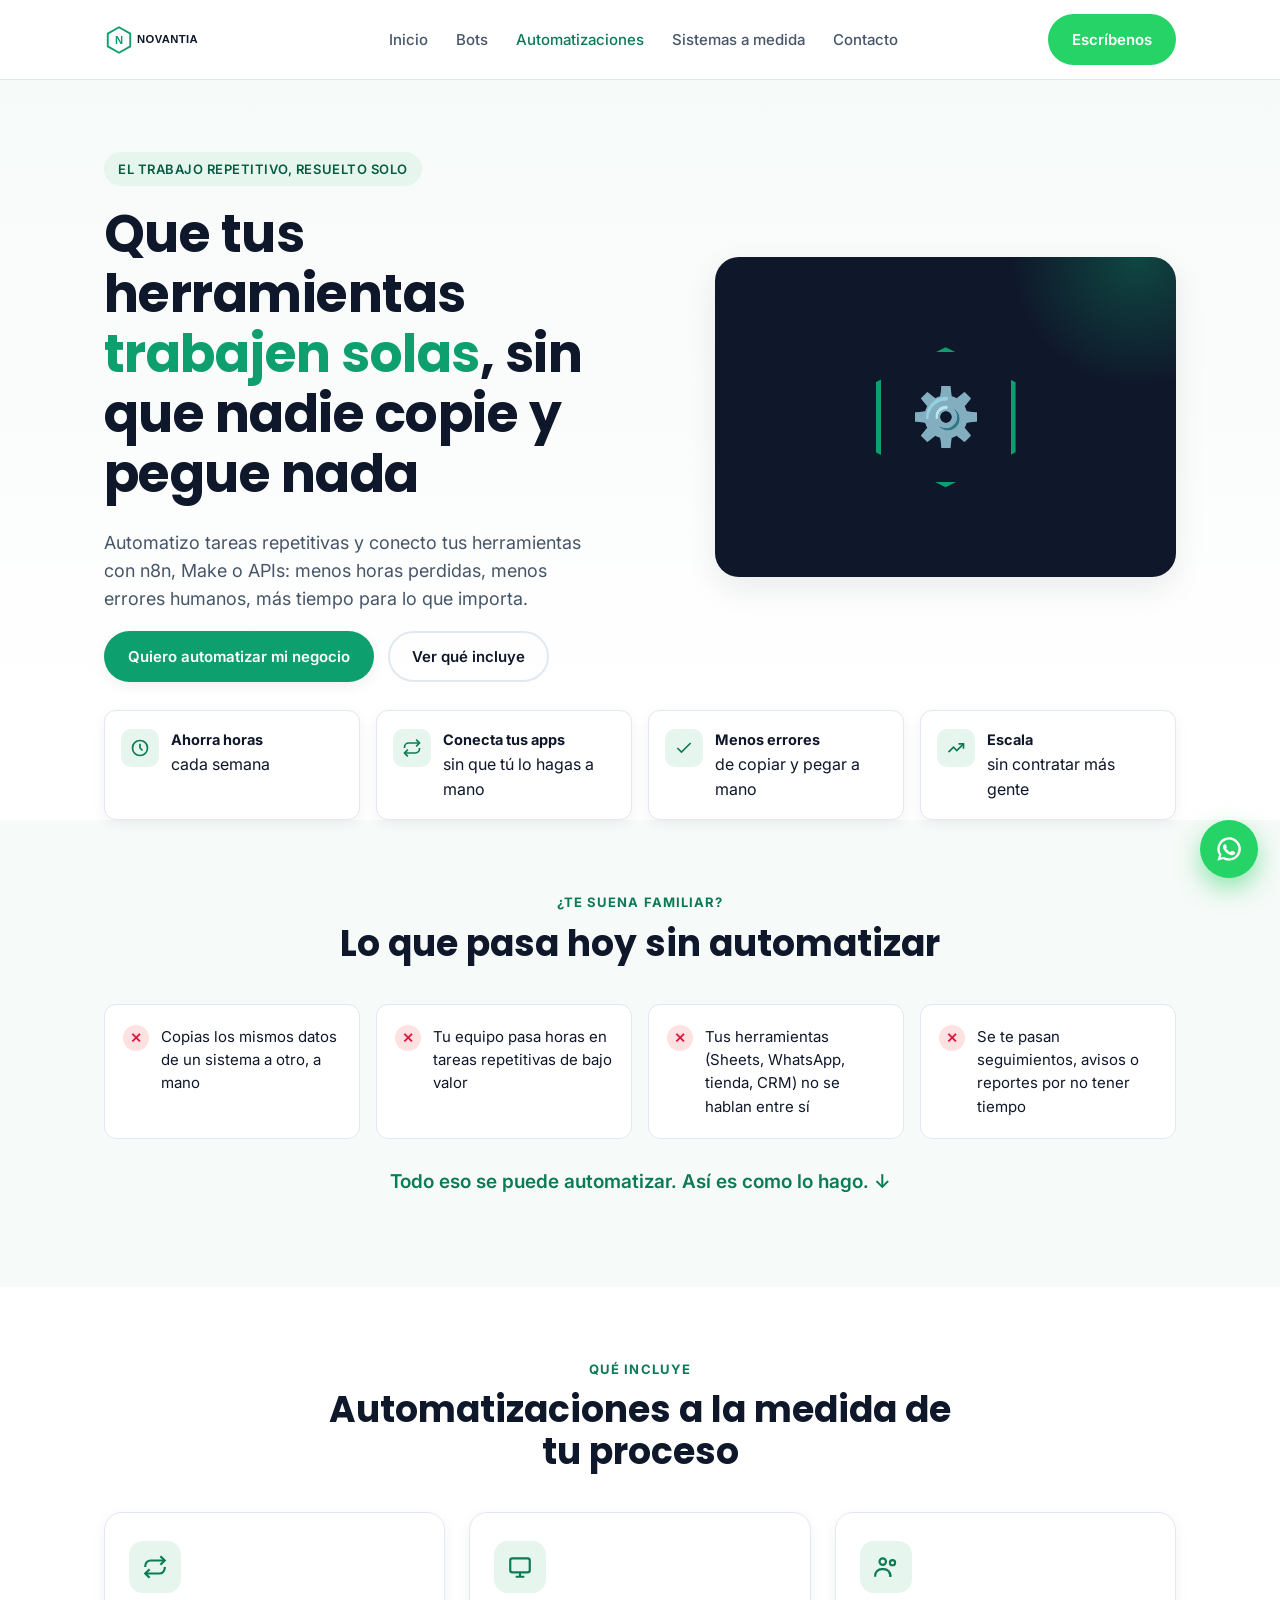
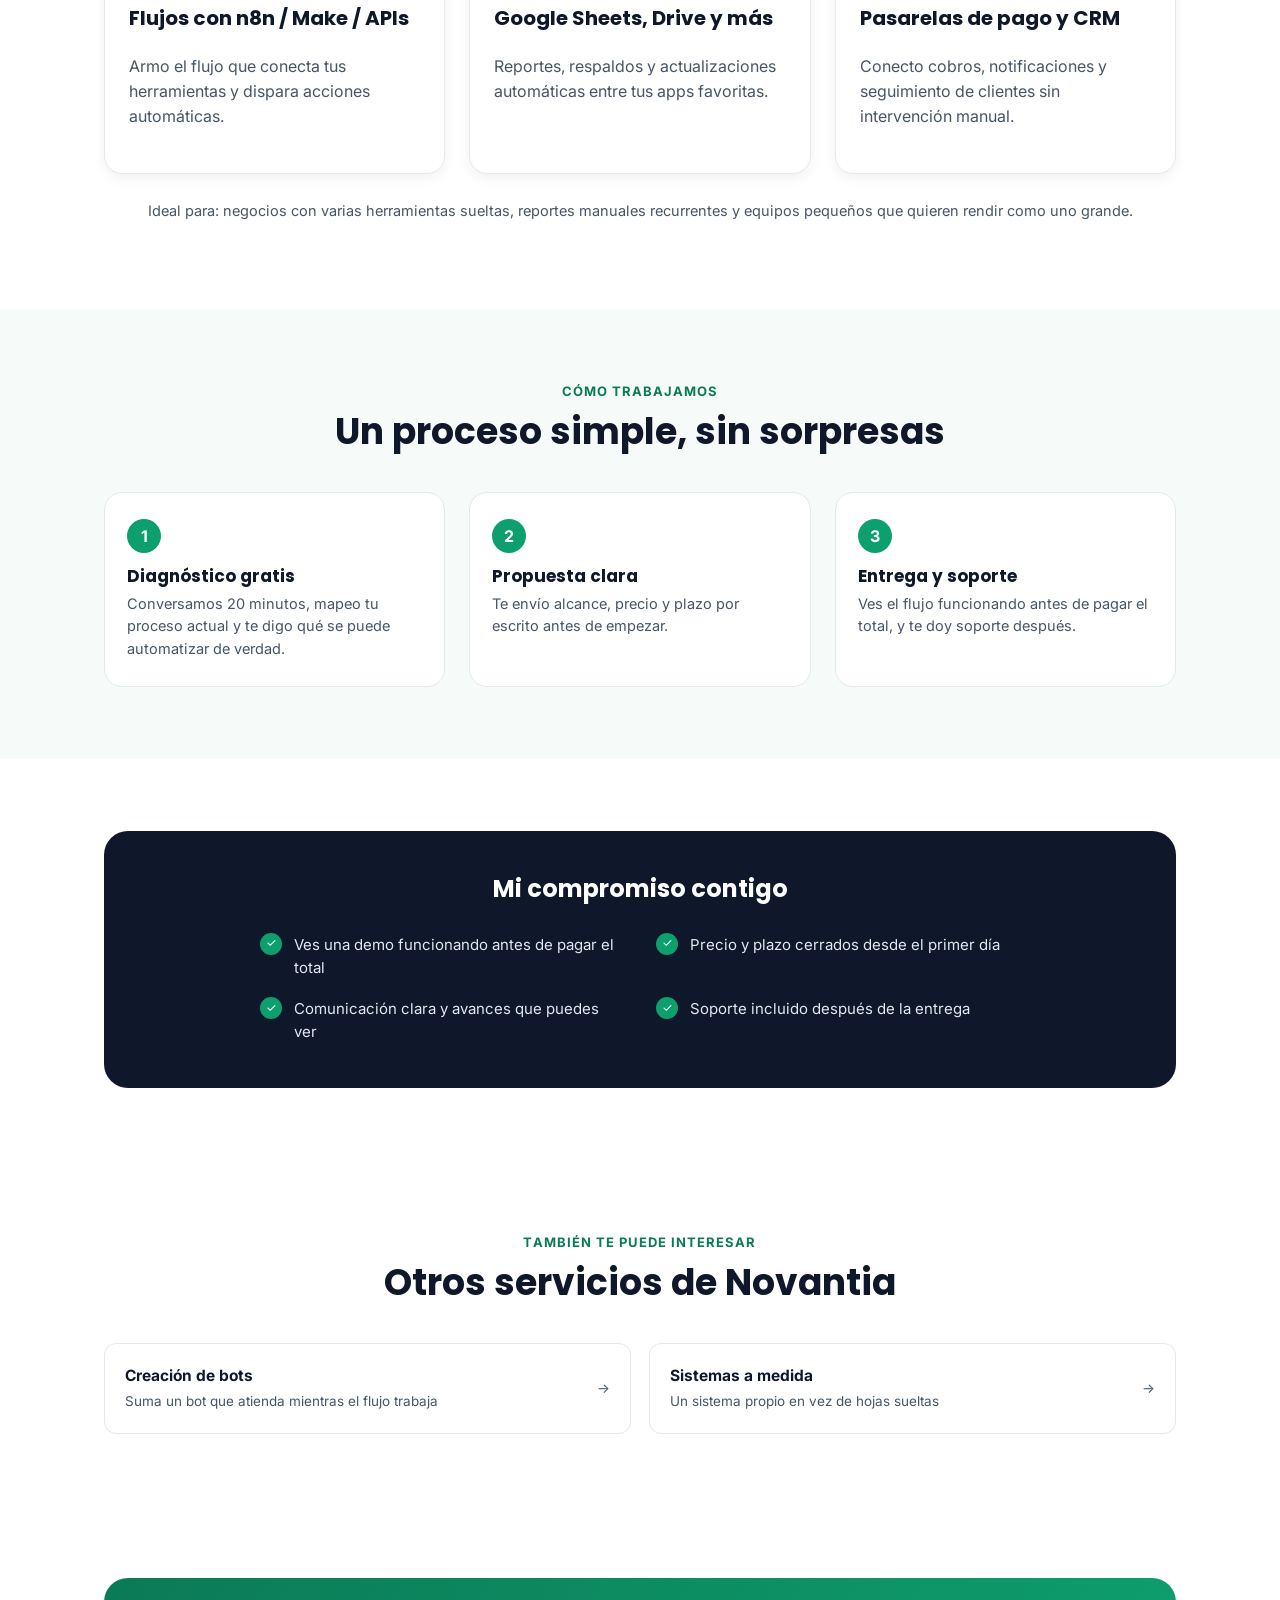
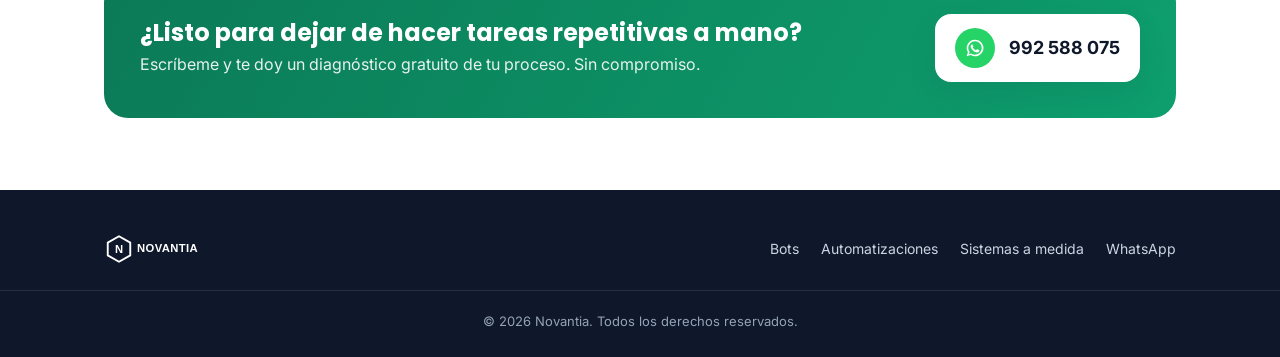
==== servicios/automatizaciones.html @ 634fd73d "Landing hub de Novantia + landings dedicadas por servicio Página oficial con marca Novantia (verde):" ====
<!doctype html>
<html lang="es">
<head>
<meta charset="UTF-8">
<meta name="viewport" content="width=device-width, initial-scale=1.0">
<title>Automatización de procesos con n8n, Make y APIs | Novantia</title>
<meta name="description" content="Automatizo tareas repetitivas y conecto tus herramientas con n8n, Make o APIs para que el trabajo se haga solo. Diagnóstico gratis con Novantia.">
<link rel="icon" href="../assets/img/favicon.svg" type="image/svg+xml">
<link rel="preconnect" href="https://fonts.googleapis.com">
<link href="https://fonts.googleapis.com/css2?family=Poppins:wght@600;700&family=Inter:wght@400;500;600;700&display=swap" rel="stylesheet">
<link rel="stylesheet" href="../assets/css/style.css">
</head>
<body>

<header class="site-header">
  <div class="wrap">
    <a href="../index.html" class="logo"><img src="../assets/img/logo.svg" alt="Novantia"></a>
    <nav class="main-nav">
      <a href="../index.html">Inicio</a>
      <a href="bots.html">Bots</a>
      <a href="automatizaciones.html" class="active">Automatizaciones</a>
      <a href="sistemas.html">Sistemas a medida</a>
      <a href="../index.html#contacto">Contacto</a>
    </nav>
    <a class="btn btn-whatsapp" href="https://wa.me/51992588075?text=Hola%20Novantia%2C%20quiero%20automatizar%20procesos%20de%20mi%20negocio" target="_blank" rel="noopener">Escríbenos</a>
  </div>
</header>

<section class="hero">
  <div class="wrap">
    <div>
      <span class="eyebrow">El trabajo repetitivo, resuelto solo</span>
      <h1>Que tus herramientas <span class="accent">trabajen solas</span>, sin que nadie copie y pegue nada</h1>
      <p class="lead">Automatizo tareas repetitivas y conecto tus herramientas con n8n, Make o APIs: menos horas perdidas, menos errores humanos, más tiempo para lo que importa.</p>
      <div class="hero-actions">
        <a class="btn btn-primary" href="https://wa.me/51992588075?text=Hola%20Novantia%2C%20quiero%20automatizar%20procesos%20de%20mi%20negocio" target="_blank" rel="noopener">Quiero automatizar mi negocio</a>
        <a class="btn btn-outline" href="#incluye">Ver qué incluye</a>
      </div>
    </div>
    <div class="hero-art">
      <div class="mark">⚙️</div>
    </div>
  </div>
</section>

<div class="wrap">
  <div class="benefits">
    <div class="benefit-card">
      <span class="ico"><svg width="20" height="20" viewBox="0 0 24 24" fill="none" stroke="currentColor" stroke-width="2"><circle cx="12" cy="12" r="9"/><path d="M12 7v5l3 3"/></svg></span>
      <div><strong>Ahorra horas</strong><span>cada semana</span></div>
    </div>
    <div class="benefit-card">
      <span class="ico"><svg width="20" height="20" viewBox="0 0 24 24" fill="none" stroke="currentColor" stroke-width="2"><path d="M17 2 21 6 17 10"/><path d="M3 12v-1a5 5 0 0 1 5-5h13"/><path d="M7 22 3 18 7 14"/><path d="M21 12v1a5 5 0 0 1-5 5H3"/></svg></span>
      <div><strong>Conecta tus apps</strong><span>sin que tú lo hagas a mano</span></div>
    </div>
    <div class="benefit-card">
      <span class="ico"><svg width="20" height="20" viewBox="0 0 24 24" fill="none" stroke="currentColor" stroke-width="2"><path d="M20 6 9 17l-5-5"/></svg></span>
      <div><strong>Menos errores</strong><span>de copiar y pegar a mano</span></div>
    </div>
    <div class="benefit-card">
      <span class="ico"><svg width="20" height="20" viewBox="0 0 24 24" fill="none" stroke="currentColor" stroke-width="2"><path d="M3 17 9 11 13 15 21 7"/><path d="M15 7h6v6"/></svg></span>
      <div><strong>Escala</strong><span>sin contratar más gente</span></div>
    </div>
  </div>
</div>

<section class="section-alt">
  <div class="wrap">
    <div class="section-head">
      <span class="kicker">¿Te suena familiar?</span>
      <h2>Lo que pasa hoy sin automatizar</h2>
    </div>
    <div class="pain-grid">
      <div class="pain-card"><span class="x">✕</span><p>Copias los mismos datos de un sistema a otro, a mano</p></div>
      <div class="pain-card"><span class="x">✕</span><p>Tu equipo pasa horas en tareas repetitivas de bajo valor</p></div>
      <div class="pain-card"><span class="x">✕</span><p>Tus herramientas (Sheets, WhatsApp, tienda, CRM) no se hablan entre sí</p></div>
      <div class="pain-card"><span class="x">✕</span><p>Se te pasan seguimientos, avisos o reportes por no tener tiempo</p></div>
    </div>
    <p class="pain-resolve">Todo eso se puede automatizar. Así es como lo hago. ↓</p>
  </div>
</section>

<section id="incluye">
  <div class="wrap">
    <div class="section-head">
      <span class="kicker">Qué incluye</span>
      <h2>Automatizaciones a la medida de tu proceso</h2>
    </div>
    <div class="service-grid">
      <div class="service-card">
        <span class="ico"><svg width="26" height="26" viewBox="0 0 24 24" fill="none" stroke="currentColor" stroke-width="2"><path d="M17 2 21 6 17 10"/><path d="M3 12v-1a5 5 0 0 1 5-5h13"/><path d="M7 22 3 18 7 14"/><path d="M21 12v1a5 5 0 0 1-5 5H3"/></svg></span>
        <h3>Flujos con n8n / Make / APIs</h3>
        <p>Armo el flujo que conecta tus herramientas y dispara acciones automáticas.</p>
      </div>
      <div class="service-card">
        <span class="ico"><svg width="26" height="26" viewBox="0 0 24 24" fill="none" stroke="currentColor" stroke-width="2"><rect x="3" y="4" width="18" height="13" rx="2"/><path d="M8 21h8M12 17v4"/></svg></span>
        <h3>Google Sheets, Drive y más</h3>
        <p>Reportes, respaldos y actualizaciones automáticas entre tus apps favoritas.</p>
      </div>
      <div class="service-card">
        <span class="ico"><svg width="26" height="26" viewBox="0 0 24 24" fill="none" stroke="currentColor" stroke-width="2"><circle cx="9" cy="7" r="3"/><path d="M2 21v-1a6 6 0 0 1 6-6h2a6 6 0 0 1 6 6v1"/><circle cx="18" cy="8" r="2.4"/><path d="M16 21v-1a4.2 4.2 0 0 0-1-2.7"/></svg></span>
        <h3>Pasarelas de pago y CRM</h3>
        <p>Conecto cobros, notificaciones y seguimiento de clientes sin intervención manual.</p>
      </div>
    </div>
    <p class="also-line">Ideal para: negocios con varias herramientas sueltas, reportes manuales recurrentes y equipos pequeños que quieren rendir como uno grande.</p>
  </div>
</section>

<section class="section-alt">
  <div class="wrap">
    <div class="section-head">
      <span class="kicker">Cómo trabajamos</span>
      <h2>Un proceso simple, sin sorpresas</h2>
    </div>
    <div class="steps">
      <div class="step-card">
        <div class="step-num">1</div>
        <h3>Diagnóstico gratis</h3>
        <p>Conversamos 20 minutos, mapeo tu proceso actual y te digo qué se puede automatizar de verdad.</p>
      </div>
      <div class="step-card">
        <div class="step-num">2</div>
        <h3>Propuesta clara</h3>
        <p>Te envío alcance, precio y plazo por escrito antes de empezar.</p>
      </div>
      <div class="step-card">
        <div class="step-num">3</div>
        <h3>Entrega y soporte</h3>
        <p>Ves el flujo funcionando antes de pagar el total, y te doy soporte después.</p>
      </div>
    </div>
  </div>
</section>

<section>
  <div class="wrap">
    <div class="commit-box">
      <h2>Mi compromiso contigo</h2>
      <div class="commit-grid">
        <div class="commit-item"><span class="check">✓</span>Ves una demo funcionando antes de pagar el total</div>
        <div class="commit-item"><span class="check">✓</span>Precio y plazo cerrados desde el primer día</div>
        <div class="commit-item"><span class="check">✓</span>Comunicación clara y avances que puedes ver</div>
        <div class="commit-item"><span class="check">✓</span>Soporte incluido después de la entrega</div>
      </div>
    </div>
  </div>
</section>

<section>
  <div class="wrap">
    <div class="section-head">
      <span class="kicker">También te puede interesar</span>
      <h2>Otros servicios de Novantia</h2>
    </div>
    <div class="related-grid">
      <a class="related-card" href="bots.html">
        <div><strong>Creación de bots</strong><span>Suma un bot que atienda mientras el flujo trabaja</span></div>
        <span>→</span>
      </a>
      <a class="related-card" href="sistemas.html">
        <div><strong>Sistemas a medida</strong><span>Un sistema propio en vez de hojas sueltas</span></div>
        <span>→</span>
      </a>
    </div>
  </div>
</section>

<section id="contacto">
  <div class="wrap">
    <div class="cta-band">
      <div>
        <h2>¿Listo para dejar de hacer tareas repetitivas a mano?</h2>
        <p>Escríbeme y te doy un diagnóstico gratuito de tu proceso. Sin compromiso.</p>
      </div>
      <a class="cta-whatsapp-card" href="https://wa.me/51992588075?text=Hola%20Novantia%2C%20quiero%20automatizar%20procesos%20de%20mi%20negocio" target="_blank" rel="noopener">
        <span class="wa-ico"><svg width="20" height="20" viewBox="0 0 24 24" fill="currentColor"><path d="M12 2a10 10 0 0 0-8.5 15.2L2 22l4.9-1.5A10 10 0 1 0 12 2Zm0 18a8 8 0 0 1-4.1-1.1l-.3-.2-2.9.9.9-2.8-.2-.3A8 8 0 1 1 12 20Zm4.4-5.8c-.2-.1-1.4-.7-1.6-.8-.2-.1-.4-.1-.5.1-.2.2-.6.8-.8 1-.1.1-.3.2-.5.1-.7-.3-1.4-.7-2-1.3-.5-.5-1-1.1-1.4-1.7-.1-.2 0-.4.1-.5l.4-.5c.1-.2.1-.3 0-.5-.1-.1-.5-1.3-.7-1.8-.2-.4-.4-.4-.5-.4h-.5c-.2 0-.5.1-.7.3-.7.7-1 1.5-.9 2.4.1 1.1.9 2.2 1 2.3 1.2 1.9 2.6 3.1 4.5 3.9.6.2 1.1.4 1.6.5.6.2 1.2.1 1.6-.1.5-.2 1.4-.9 1.6-1.4.2-.5.2-1 .1-1.1-.1-.1-.2-.1-.4-.2Z"/></svg></span>
        992 588 075
      </a>
    </div>
  </div>
</section>

<footer>
  <div class="wrap">
    <a href="../index.html" class="logo"><img src="../assets/img/logo.svg" alt="Novantia"></a>
    <div class="foot-links">
      <a href="bots.html">Bots</a>
      <a href="automatizaciones.html">Automatizaciones</a>
      <a href="sistemas.html">Sistemas a medida</a>
      <a href="https://wa.me/51992588075" target="_blank" rel="noopener">WhatsApp</a>
    </div>
  </div>
  <div class="foot-bottom">© 2026 Novantia. Todos los derechos reservados.</div>
</footer>

<a class="wa-float" href="https://wa.me/51992588075?text=Hola%20Novantia%2C%20quiero%20automatizar%20procesos%20de%20mi%20negocio" target="_blank" rel="noopener" aria-label="Escríbenos por WhatsApp">
  <svg width="28" height="28" viewBox="0 0 24 24" fill="currentColor"><path d="M12 2a10 10 0 0 0-8.5 15.2L2 22l4.9-1.5A10 10 0 1 0 12 2Zm0 18a8 8 0 0 1-4.1-1.1l-.3-.2-2.9.9.9-2.8-.2-.3A8 8 0 1 1 12 20Zm4.4-5.8c-.2-.1-1.4-.7-1.6-.8-.2-.1-.4-.1-.5.1-.2.2-.6.8-.8 1-.1.1-.3.2-.5.1-.7-.3-1.4-.7-2-1.3-.5-.5-1-1.1-1.4-1.7-.1-.2 0-.4.1-.5l.4-.5c.1-.2.1-.3 0-.5-.1-.1-.5-1.3-.7-1.8-.2-.4-.4-.4-.5-.4h-.5c-.2 0-.5.1-.7.3-.7.7-1 1.5-.9 2.4.1 1.1.9 2.2 1 2.3 1.2 1.9 2.6 3.1 4.5 3.9.6.2 1.1.4 1.6.5.6.2 1.2.1 1.6-.1.5-.2 1.4-.9 1.6-1.4.2-.5.2-1 .1-1.1-.1-.1-.2-.1-.4-.2Z"/></svg>
</a>

</body>
</html>
---- assets/css/style.css ----
/* Novantia — hoja de estilos compartida */

:root {
  --green: #0E9F6E;
  --green-dark: #0B7A56;
  --green-darker: #075C41;
  --green-light: #E6F6EF;
  --ink: #0F172A;
  --ink-soft: #475569;
  --ink-faint: #94A3B8;
  --bg: #FFFFFF;
  --bg-alt: #F6FAF8;
  --danger: #E11D48;
  --border: #E2E8F0;
  --radius: 18px;
  --radius-sm: 12px;
  --shadow: 0 12px 32px rgba(15, 23, 42, 0.08);
  --shadow-sm: 0 4px 14px rgba(15, 23, 42, 0.06);
  --max: 1120px;
}

* { box-sizing: border-box; }

html { scroll-behavior: smooth; }

body {
  margin: 0;
  font-family: 'Inter', -apple-system, BlinkMacSystemFont, 'Segoe UI', Arial, sans-serif;
  color: var(--ink);
  background: var(--bg);
  line-height: 1.55;
  -webkit-font-smoothing: antialiased;
}

h1, h2, h3, h4 {
  font-family: 'Poppins', 'Inter', sans-serif;
  line-height: 1.15;
  margin: 0 0 .5em;
  color: var(--ink);
}

p { margin: 0 0 1em; color: var(--ink-soft); }

a { color: inherit; text-decoration: none; }

img, svg { max-width: 100%; display: block; }

.wrap {
  max-width: var(--max);
  margin: 0 auto;
  padding: 0 24px;
}

/* ---------- Header ---------- */

.site-header {
  position: sticky;
  top: 0;
  z-index: 50;
  background: rgba(255,255,255,.92);
  backdrop-filter: saturate(180%) blur(10px);
  border-bottom: 1px solid var(--border);
}

.site-header .wrap {
  display: flex;
  align-items: center;
  justify-content: space-between;
  gap: 16px;
  padding-top: 14px;
  padding-bottom: 14px;
}

.logo img { height: 30px; width: auto; }

.main-nav {
  display: flex;
  align-items: center;
  gap: 28px;
}

.main-nav a {
  font-size: 15px;
  font-weight: 500;
  color: var(--ink-soft);
  white-space: nowrap;
}

.main-nav a:hover, .main-nav a.active { color: var(--green-dark); }

.nav-toggle { display: none; }

.btn {
  display: inline-flex;
  align-items: center;
  justify-content: center;
  gap: 8px;
  padding: 12px 22px;
  border-radius: 999px;
  font-weight: 600;
  font-size: 15px;
  border: 2px solid transparent;
  cursor: pointer;
  transition: transform .15s ease, box-shadow .15s ease, background .15s ease, color .15s ease;
  white-space: nowrap;
}

.btn:hover { transform: translateY(-2px); }

.btn-primary {
  background: var(--green);
  color: #fff;
  box-shadow: var(--shadow-sm);
}

.btn-primary:hover { background: var(--green-dark); box-shadow: var(--shadow); }

.btn-outline {
  background: transparent;
  border-color: var(--border);
  color: var(--ink);
}

.btn-outline:hover { border-color: var(--green); color: var(--green-dark); }

.btn-whatsapp {
  background: #25D366;
  color: #fff;
}

.btn-whatsapp:hover { background: #1EBE59; }

.btn-block { width: 100%; }

/* ---------- Hero ---------- */

.hero {
  padding: 72px 0 56px;
  background: linear-gradient(180deg, var(--bg-alt) 0%, #fff 100%);
}

.hero .wrap {
  display: grid;
  grid-template-columns: 1.1fr .9fr;
  gap: 48px;
  align-items: center;
}

.eyebrow {
  display: inline-flex;
  align-items: center;
  gap: 8px;
  background: var(--green-light);
  color: var(--green-darker);
  font-weight: 600;
  font-size: 13px;
  letter-spacing: .04em;
  text-transform: uppercase;
  padding: 7px 14px;
  border-radius: 999px;
  margin-bottom: 18px;
}

.hero h1 {
  font-size: clamp(32px, 4.4vw, 52px);
  font-weight: 700;
  letter-spacing: -.01em;
}

.hero h1 .accent { color: var(--green); }

.hero .lead {
  font-size: 18px;
  color: var(--ink-soft);
  max-width: 46ch;
}

.hero-actions {
  display: flex;
  flex-wrap: wrap;
  gap: 14px;
  margin-top: 8px;
}

.hero-art {
  background: var(--ink);
  border-radius: 24px;
  min-height: 320px;
  display: flex;
  align-items: center;
  justify-content: center;
  color: #fff;
  position: relative;
  overflow: hidden;
  box-shadow: var(--shadow);
}

.hero-art .mark {
  width: 140px;
  height: 140px;
  border: 5px solid var(--green);
  clip-path: polygon(50% 0%, 100% 25%, 100% 75%, 50% 100%, 0% 75%, 0% 25%);
  display: flex;
  align-items: center;
  justify-content: center;
  font-family: 'Poppins', sans-serif;
  font-size: 56px;
  font-weight: 700;
  color: var(--green);
}

.hero-art::before {
  content: "";
  position: absolute;
  inset: -40% -20% auto auto;
  width: 260px;
  height: 260px;
  background: radial-gradient(circle, rgba(14,159,110,.35), transparent 70%);
}

/* ---------- Benefit strip ---------- */

.benefits {
  display: grid;
  grid-template-columns: repeat(4, 1fr);
  gap: 16px;
  margin-top: -28px;
  position: relative;
  z-index: 2;
}

.benefit-card {
  background: #fff;
  border: 1px solid var(--border);
  border-radius: var(--radius-sm);
  padding: 18px 16px;
  box-shadow: var(--shadow-sm);
  display: flex;
  align-items: flex-start;
  gap: 12px;
}

.benefit-card .ico {
  flex: none;
  width: 38px;
  height: 38px;
  border-radius: 10px;
  background: var(--green-light);
  color: var(--green-dark);
  display: flex;
  align-items: center;
  justify-content: center;
}

.benefit-card strong { display: block; font-size: 14.5px; color: var(--ink); }

/* ---------- Section shell ---------- */

section { padding: 72px 0; }

.section-alt { background: var(--bg-alt); }

.section-head {
  text-align: center;
  max-width: 640px;
  margin: 0 auto 40px;
}

.section-head .kicker {
  color: var(--green-dark);
  font-weight: 700;
  font-size: 13px;
  letter-spacing: .08em;
  text-transform: uppercase;
  display: block;
  margin-bottom: 10px;
}

.section-head h2 { font-size: clamp(26px, 3.4vw, 36px); }

/* ---------- Pain points ---------- */

.pain-grid {
  display: grid;
  grid-template-columns: repeat(4, 1fr);
  gap: 16px;
}

.pain-card {
  background: #fff;
  border: 1px solid var(--border);
  border-radius: var(--radius-sm);
  padding: 20px 18px;
  display: flex;
  gap: 12px;
  align-items: flex-start;
}

.pain-card .x {
  flex: none;
  width: 26px;
  height: 26px;
  border-radius: 50%;
  background: #FEE2E2;
  color: var(--danger);
  font-weight: 800;
  display: flex;
  align-items: center;
  justify-content: center;
  font-size: 14px;
}

.pain-card p { margin: 0; color: var(--ink); font-size: 15px; }

.pain-resolve {
  text-align: center;
  margin-top: 28px;
  font-size: 19px;
  font-weight: 600;
  color: var(--green-dark);
}

/* ---------- Service cards ---------- */

.service-grid {
  display: grid;
  grid-template-columns: repeat(3, 1fr);
  gap: 24px;
}

.service-card {
  background: #fff;
  border: 1px solid var(--border);
  border-radius: var(--radius);
  padding: 28px 24px;
  box-shadow: var(--shadow-sm);
  display: flex;
  flex-direction: column;
  gap: 14px;
  transition: transform .18s ease, box-shadow .18s ease, border-color .18s ease;
}

.service-card:hover {
  transform: translateY(-4px);
  box-shadow: var(--shadow);
  border-color: var(--green);
}

.service-card .ico {
  width: 52px;
  height: 52px;
  border-radius: 14px;
  background: var(--green-light);
  color: var(--green-dark);
  display: flex;
  align-items: center;
  justify-content: center;
}

.service-card h3 { font-size: 20px; }

.service-card ul {
  margin: 0;
  padding-left: 18px;
  color: var(--ink-soft);
  font-size: 14.5px;
}

.service-card ul li { margin-bottom: 4px; }

.service-card .go {
  margin-top: auto;
  font-weight: 600;
  color: var(--green-dark);
  display: inline-flex;
  align-items: center;
  gap: 6px;
}

.also-line {
  text-align: center;
  margin-top: 26px;
  color: var(--ink-soft);
  font-size: 14.5px;
}

/* ---------- Steps ---------- */

.steps {
  display: grid;
  grid-template-columns: repeat(3, 1fr);
  gap: 24px;
  counter-reset: step;
}

.step-card {
  background: #fff;
  border: 1px solid var(--border);
  border-radius: var(--radius);
  padding: 26px 22px;
}

.step-num {
  width: 34px;
  height: 34px;
  border-radius: 50%;
  background: var(--green);
  color: #fff;
  font-weight: 700;
  display: flex;
  align-items: center;
  justify-content: center;
  margin-bottom: 14px;
}

.step-card h3 { font-size: 17px; margin-bottom: 6px; }
.step-card p { font-size: 14.5px; margin: 0; }

/* ---------- Commitment ---------- */

.commit-box {
  background: var(--ink);
  border-radius: 24px;
  padding: 44px 36px;
  color: #fff;
}

.commit-box h2 { color: #fff; text-align: center; margin-bottom: 30px; }

.commit-grid {
  display: grid;
  grid-template-columns: repeat(2, 1fr);
  gap: 18px 32px;
  max-width: 760px;
  margin: 0 auto;
}

.commit-item {
  display: flex;
  gap: 12px;
  align-items: flex-start;
  font-size: 15px;
  color: #E2E8F0;
}

.commit-item .check {
  flex: none;
  width: 22px;
  height: 22px;
  border-radius: 50%;
  background: var(--green);
  color: #fff;
  font-size: 12px;
  display: flex;
  align-items: center;
  justify-content: center;
}

/* ---------- CTA WhatsApp ---------- */

.cta-band {
  background: linear-gradient(120deg, var(--green-dark), var(--green));
  border-radius: 24px;
  padding: 36px;
  display: flex;
  align-items: center;
  justify-content: space-between;
  gap: 24px;
  flex-wrap: wrap;
  color: #fff;
}

.cta-band h2 { color: #fff; font-size: 24px; margin-bottom: 6px; }
.cta-band p { color: rgba(255,255,255,.9); margin: 0; }

.cta-whatsapp-card {
  background: #fff;
  border-radius: 16px;
  padding: 14px 20px;
  display: flex;
  align-items: center;
  gap: 14px;
  color: var(--ink);
  box-shadow: var(--shadow);
  font-weight: 700;
  font-size: 18px;
}

.cta-whatsapp-card .wa-ico {
  width: 40px;
  height: 40px;
  border-radius: 50%;
  background: #25D366;
  color: #fff;
  display: flex;
  align-items: center;
  justify-content: center;
}

/* ---------- Related services ---------- */

.related-grid {
  display: grid;
  grid-template-columns: repeat(2, 1fr);
  gap: 18px;
}

.related-card {
  border: 1px solid var(--border);
  border-radius: var(--radius-sm);
  padding: 20px;
  display: flex;
  align-items: center;
  justify-content: space-between;
  gap: 12px;
  transition: border-color .15s ease, transform .15s ease;
}

.related-card:hover { border-color: var(--green); transform: translateY(-2px); }
.related-card strong { display: block; font-size: 15.5px; }
.related-card span { color: var(--ink-soft); font-size: 13.5px; }

/* ---------- Footer ---------- */

footer {
  background: var(--ink);
  color: #CBD5E1;
  padding: 44px 0 26px;
}

footer .wrap {
  display: flex;
  justify-content: space-between;
  align-items: center;
  flex-wrap: wrap;
  gap: 20px;
}

footer .logo img { filter: brightness(0) invert(1); }

footer .foot-links { display: flex; gap: 22px; flex-wrap: wrap; }
footer .foot-links a { color: #CBD5E1; font-size: 14px; }
footer .foot-links a:hover { color: #fff; }

.foot-bottom {
  border-top: 1px solid rgba(255,255,255,.1);
  margin-top: 26px;
  padding-top: 20px;
  text-align: center;
  font-size: 13px;
  color: #94A3B8;
}

/* ---------- Floating WhatsApp button ---------- */

.wa-float {
  position: fixed;
  right: 22px;
  bottom: 22px;
  z-index: 60;
  width: 58px;
  height: 58px;
  border-radius: 50%;
  background: #25D366;
  color: #fff;
  display: flex;
  align-items: center;
  justify-content: center;
  box-shadow: 0 10px 24px rgba(37,211,102,.5);
  transition: transform .15s ease;
}

.wa-float:hover { transform: scale(1.08); }

/* ---------- Responsive ---------- */

@media (max-width: 900px) {
  .hero .wrap { grid-template-columns: 1fr; }
  .hero-art { min-height: 240px; order: -1; }
  .benefits { grid-template-columns: repeat(2, 1fr); margin-top: 28px; }
  .pain-grid { grid-template-columns: repeat(2, 1fr); }
  .service-grid { grid-template-columns: 1fr; }
  .steps { grid-template-columns: 1fr; }
  .commit-grid { grid-template-columns: 1fr; }
  .related-grid { grid-template-columns: 1fr; }
  .main-nav { display: none; }
}

@media (max-width: 560px) {
  .benefits { grid-template-columns: 1fr; }
  .pain-grid { grid-template-columns: 1fr; }
  .cta-band { flex-direction: column; align-items: flex-start; }
  .commit-box { padding: 30px 20px; }
}
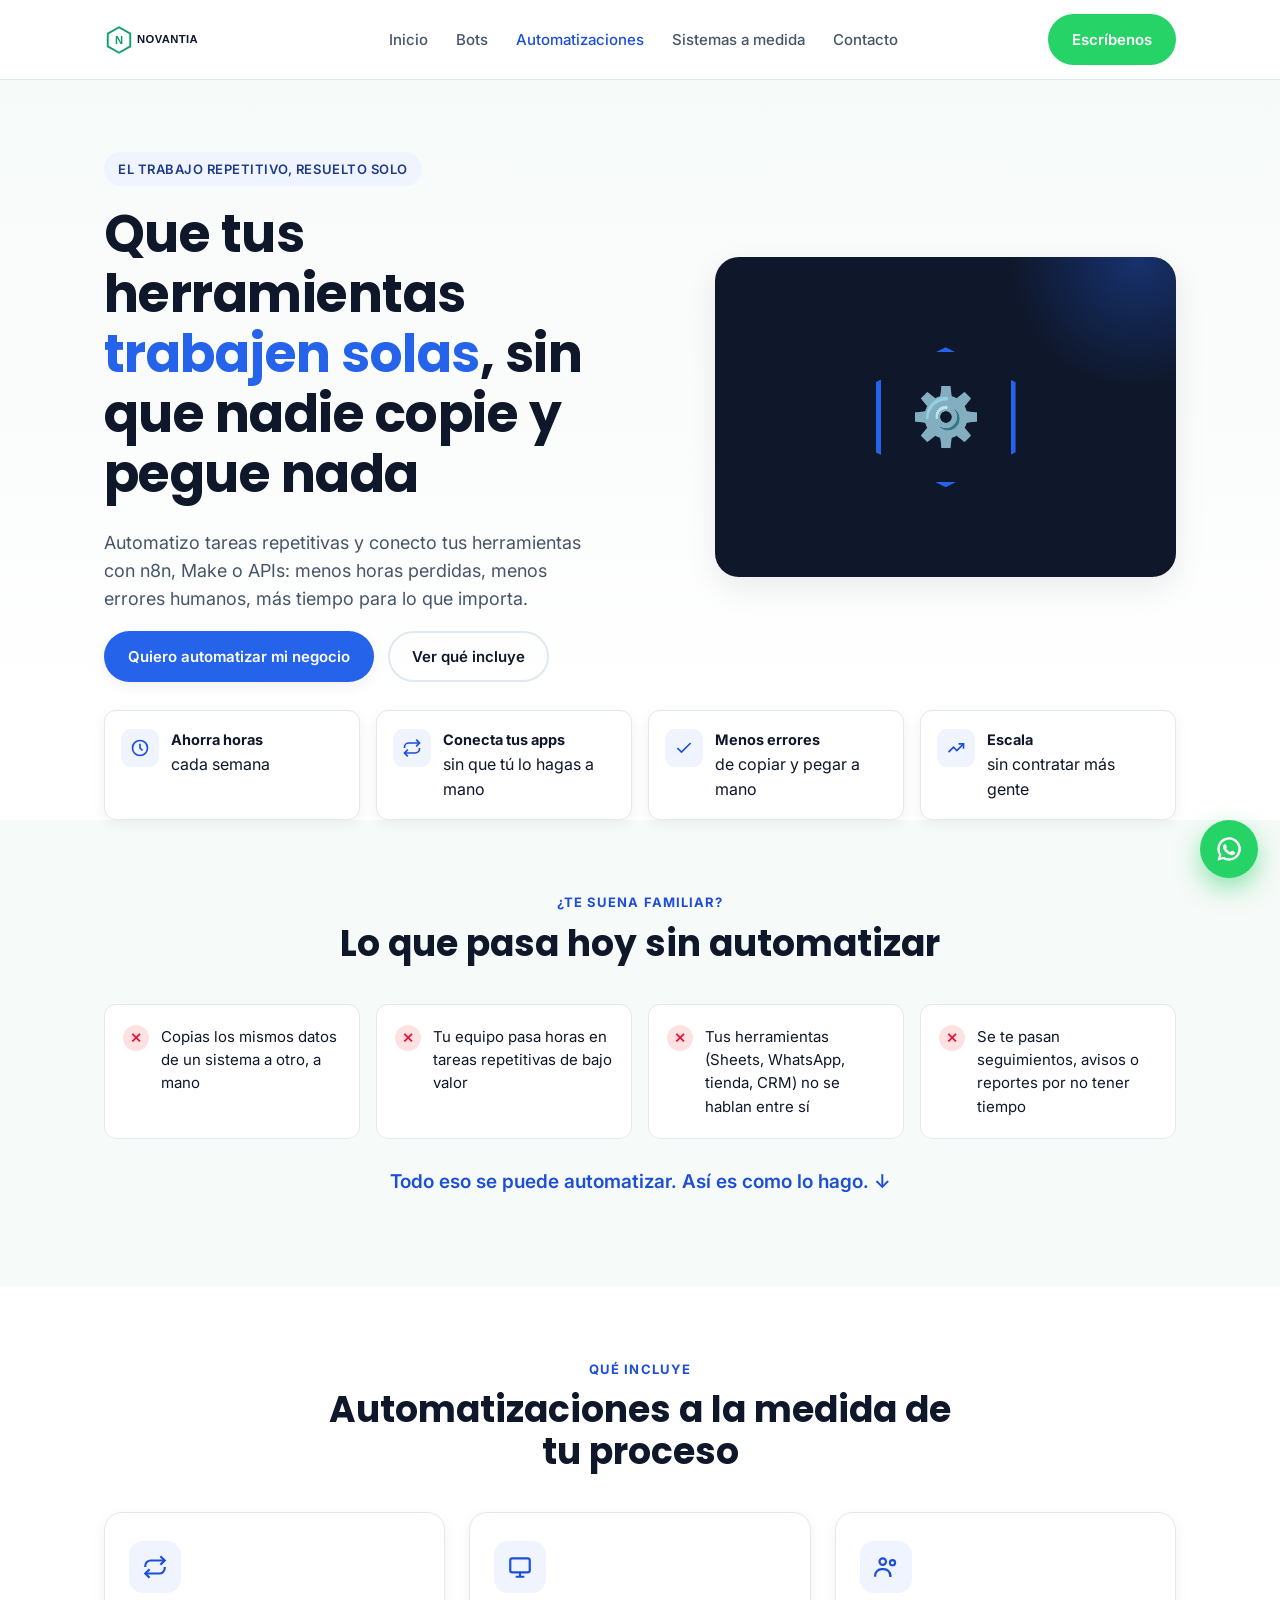
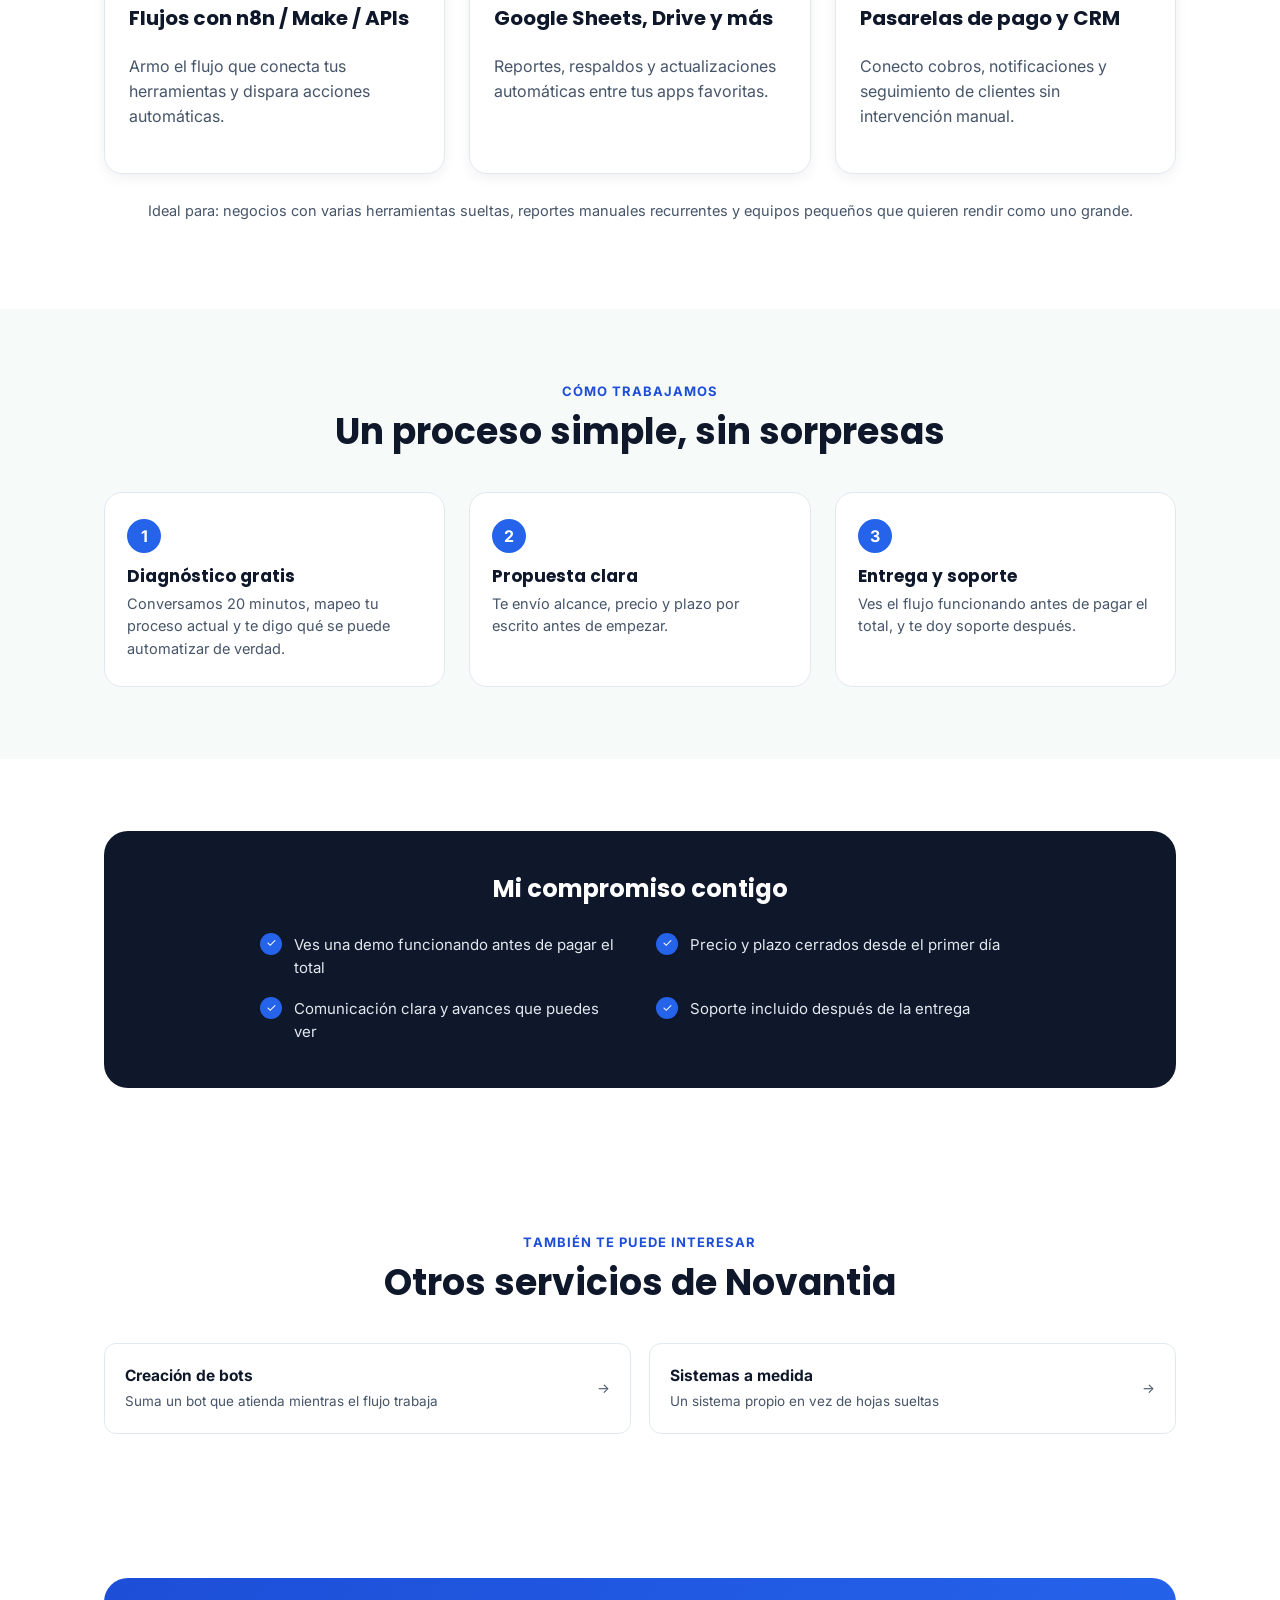
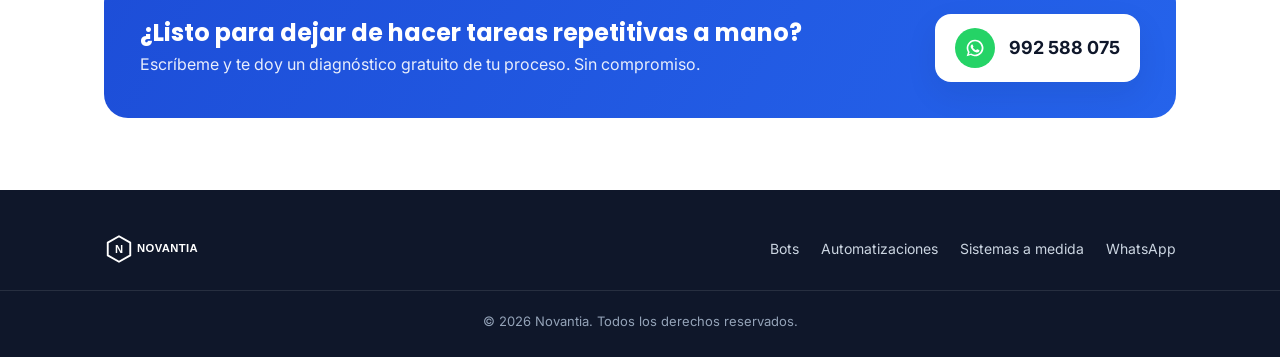
==== commit 8b942b47: "Rediseño con paleta multi-color y botones de servicio Introduce variables --accent temáticas (verde/" ====
--- a/servicios/automatizaciones.html
+++ b/servicios/automatizaciones.html
@@ -10,7 +10,7 @@
 <link href="https://fonts.googleapis.com/css2?family=Poppins:wght@600;700&family=Inter:wght@400;500;600;700&display=swap" rel="stylesheet">
 <link rel="stylesheet" href="../assets/css/style.css">
 </head>
-<body>
+<body class="theme-blue">
 
 <header class="site-header">
   <div class="wrap">
--- a/assets/css/style.css
+++ b/assets/css/style.css
@@ -1,10 +1,34 @@
 /* Novantia — hoja de estilos compartida */
 
 :root {
+  /* Verde — marca Novantia (logo, y tema por defecto de la landing de Bots) */
   --green: #0E9F6E;
   --green-dark: #0B7A56;
   --green-darker: #075C41;
   --green-light: #E6F6EF;
+  --green-rgb: 14, 159, 110;
+
+  /* Azul — tema de Automatizaciones */
+  --blue: #2563EB;
+  --blue-dark: #1D4ED8;
+  --blue-darker: #1E3A8A;
+  --blue-light: #EFF4FF;
+  --blue-rgb: 37, 99, 235;
+
+  /* Ámbar — tema de Sistemas a medida */
+  --amber: #D97706;
+  --amber-dark: #B45309;
+  --amber-darker: #92400E;
+  --amber-light: #FFF7EA;
+  --amber-rgb: 217, 119, 6;
+
+  /* Alias de acento: cada página fija --accent-* según su tema (ver .theme-*) */
+  --accent: var(--green);
+  --accent-dark: var(--green-dark);
+  --accent-darker: var(--green-darker);
+  --accent-light: var(--green-light);
+  --accent-rgb: var(--green-rgb);
+
   --ink: #0F172A;
   --ink-soft: #475569;
   --ink-faint: #94A3B8;
@@ -19,6 +43,23 @@
   --max: 1120px;
 }
 
+/* Temas por servicio: se aplican con una clase en <body> */
+body.theme-blue {
+  --accent: var(--blue);
+  --accent-dark: var(--blue-dark);
+  --accent-darker: var(--blue-darker);
+  --accent-light: var(--blue-light);
+  --accent-rgb: var(--blue-rgb);
+}
+
+body.theme-amber {
+  --accent: var(--amber);
+  --accent-dark: var(--amber-dark);
+  --accent-darker: var(--amber-darker);
+  --accent-light: var(--amber-light);
+  --accent-rgb: var(--amber-rgb);
+}
+
 * { box-sizing: border-box; }
 
 html { scroll-behavior: smooth; }
@@ -86,7 +127,7 @@
   white-space: nowrap;
 }
 
-.main-nav a:hover, .main-nav a.active { color: var(--green-dark); }
+.main-nav a:hover, .main-nav a.active { color: var(--accent-dark); }
 
 .nav-toggle { display: none; }
 
@@ -108,12 +149,12 @@
 .btn:hover { transform: translateY(-2px); }
 
 .btn-primary {
-  background: var(--green);
+  background: var(--accent);
   color: #fff;
   box-shadow: var(--shadow-sm);
 }
 
-.btn-primary:hover { background: var(--green-dark); box-shadow: var(--shadow); }
+.btn-primary:hover { background: var(--accent-dark); box-shadow: var(--shadow); }
 
 .btn-outline {
   background: transparent;
@@ -121,7 +162,7 @@
   color: var(--ink);
 }
 
-.btn-outline:hover { border-color: var(--green); color: var(--green-dark); }
+.btn-outline:hover { border-color: var(--accent); color: var(--accent-dark); }
 
 .btn-whatsapp {
   background: #25D366;
@@ -150,8 +191,8 @@
   display: inline-flex;
   align-items: center;
   gap: 8px;
-  background: var(--green-light);
-  color: var(--green-darker);
+  background: var(--accent-light);
+  color: var(--accent-darker);
   font-weight: 600;
   font-size: 13px;
   letter-spacing: .04em;
@@ -167,7 +208,7 @@
   letter-spacing: -.01em;
 }
 
-.hero h1 .accent { color: var(--green); }
+.hero h1 .accent { color: var(--accent); }
 
 .hero .lead {
   font-size: 18px;
@@ -198,7 +239,7 @@
 .hero-art .mark {
   width: 140px;
   height: 140px;
-  border: 5px solid var(--green);
+  border: 5px solid var(--accent);
   clip-path: polygon(50% 0%, 100% 25%, 100% 75%, 50% 100%, 0% 75%, 0% 25%);
   display: flex;
   align-items: center;
@@ -206,7 +247,7 @@
   font-family: 'Poppins', sans-serif;
   font-size: 56px;
   font-weight: 700;
-  color: var(--green);
+  color: var(--accent);
 }
 
 .hero-art::before {
@@ -215,8 +256,51 @@
   inset: -40% -20% auto auto;
   width: 260px;
   height: 260px;
-  background: radial-gradient(circle, rgba(14,159,110,.35), transparent 70%);
-}
+  background: radial-gradient(circle, rgba(var(--accent-rgb), .35), transparent 70%);
+}
+
+/* Hero del hub: núcleo Novantia + 3 chips de color, uno por servicio */
+
+.hero-badges {
+  position: relative;
+  width: 260px;
+  height: 260px;
+}
+
+.hero-badges .core {
+  position: absolute;
+  top: 50%;
+  left: 50%;
+  transform: translate(-50%, -50%);
+  width: 116px;
+  height: 116px;
+  border-radius: 30px;
+  background: rgba(255,255,255,.05);
+  border: 3px solid var(--green);
+  display: flex;
+  align-items: center;
+  justify-content: center;
+  font-family: 'Poppins', sans-serif;
+  font-weight: 700;
+  font-size: 42px;
+  color: var(--green);
+}
+
+.hero-badges .chip {
+  position: absolute;
+  width: 62px;
+  height: 62px;
+  border-radius: 16px;
+  display: flex;
+  align-items: center;
+  justify-content: center;
+  font-size: 26px;
+  box-shadow: 0 12px 26px rgba(0,0,0,.35);
+}
+
+.hero-badges .chip.bots { top: 4%; left: 6%; background: linear-gradient(135deg, #16C08A, #056B4B); }
+.hero-badges .chip.automations { bottom: 12%; left: -4%; background: linear-gradient(135deg, #4C82F7, #1E3A8A); }
+.hero-badges .chip.systems { bottom: 2%; right: 0%; background: linear-gradient(135deg, #F5A623, #92400E); }
 
 /* ---------- Benefit strip ---------- */
 
@@ -245,8 +329,8 @@
   width: 38px;
   height: 38px;
   border-radius: 10px;
-  background: var(--green-light);
-  color: var(--green-dark);
+  background: var(--accent-light);
+  color: var(--accent-dark);
   display: flex;
   align-items: center;
   justify-content: center;
@@ -267,7 +351,7 @@
 }
 
 .section-head .kicker {
-  color: var(--green-dark);
+  color: var(--accent-dark);
   font-weight: 700;
   font-size: 13px;
   letter-spacing: .08em;
@@ -317,7 +401,7 @@
   margin-top: 28px;
   font-size: 19px;
   font-weight: 600;
-  color: var(--green-dark);
+  color: var(--accent-dark);
 }
 
 /* ---------- Service cards ---------- */
@@ -343,15 +427,15 @@
 .service-card:hover {
   transform: translateY(-4px);
   box-shadow: var(--shadow);
-  border-color: var(--green);
+  border-color: var(--accent);
 }
 
 .service-card .ico {
   width: 52px;
   height: 52px;
   border-radius: 14px;
-  background: var(--green-light);
-  color: var(--green-dark);
+  background: var(--accent-light);
+  color: var(--accent-dark);
   display: flex;
   align-items: center;
   justify-content: center;
@@ -371,7 +455,7 @@
 .service-card .go {
   margin-top: auto;
   font-weight: 600;
-  color: var(--green-dark);
+  color: var(--accent-dark);
   display: inline-flex;
   align-items: center;
   gap: 6px;
@@ -384,6 +468,78 @@
   font-size: 14.5px;
 }
 
+/* ---------- Service tiles (botones de servicio del hub, un color por servicio) ---------- */
+
+.service-tile {
+  border-radius: var(--radius);
+  padding: 30px 26px;
+  display: flex;
+  flex-direction: column;
+  gap: 14px;
+  color: #fff;
+  position: relative;
+  overflow: hidden;
+  isolation: isolate;
+  box-shadow: var(--shadow-sm);
+  transition: transform .18s ease, box-shadow .18s ease;
+}
+
+.service-tile::after {
+  content: "";
+  position: absolute;
+  inset: -60% -30% auto auto;
+  width: 220px;
+  height: 220px;
+  border-radius: 50%;
+  background: rgba(255,255,255,.10);
+  z-index: -1;
+}
+
+.service-tile:hover {
+  transform: translateY(-5px);
+  box-shadow: var(--shadow);
+}
+
+.service-tile.c-bots { background: linear-gradient(135deg, #16C08A, #056B4B); }
+.service-tile.c-automations { background: linear-gradient(135deg, #4C82F7, #1E3A8A); }
+.service-tile.c-systems { background: linear-gradient(135deg, #F5A623, #92400E); }
+
+.service-tile .ico-badge {
+  width: 52px;
+  height: 52px;
+  border-radius: 14px;
+  background: rgba(255,255,255,.18);
+  display: flex;
+  align-items: center;
+  justify-content: center;
+}
+
+.service-tile h3 { color: #fff; font-size: 21px; margin-bottom: 2px; }
+.service-tile p { color: rgba(255,255,255,.88); font-size: 14.5px; margin: 0; }
+
+.service-tile ul {
+  margin: 0;
+  padding-left: 18px;
+  color: rgba(255,255,255,.88);
+  font-size: 14.5px;
+}
+
+.service-tile ul li { margin-bottom: 4px; }
+
+.service-tile .go-btn {
+  margin-top: auto;
+  align-self: flex-start;
+  background: #fff;
+  color: var(--ink);
+  font-weight: 700;
+  font-size: 14px;
+  padding: 10px 18px;
+  border-radius: 999px;
+  display: inline-flex;
+  align-items: center;
+  gap: 8px;
+}
+
 /* ---------- Steps ---------- */
 
 .steps {
@@ -404,7 +560,7 @@
   width: 34px;
   height: 34px;
   border-radius: 50%;
-  background: var(--green);
+  background: var(--accent);
   color: #fff;
   font-weight: 700;
   display: flex;
@@ -448,7 +604,7 @@
   width: 22px;
   height: 22px;
   border-radius: 50%;
-  background: var(--green);
+  background: var(--accent);
   color: #fff;
   font-size: 12px;
   display: flex;
@@ -459,7 +615,7 @@
 /* ---------- CTA WhatsApp ---------- */
 
 .cta-band {
-  background: linear-gradient(120deg, var(--green-dark), var(--green));
+  background: linear-gradient(120deg, var(--accent-dark), var(--accent));
   border-radius: 24px;
   padding: 36px;
   display: flex;
@@ -516,7 +672,7 @@
   transition: border-color .15s ease, transform .15s ease;
 }
 
-.related-card:hover { border-color: var(--green); transform: translateY(-2px); }
+.related-card:hover { border-color: var(--accent); transform: translateY(-2px); }
 .related-card strong { display: block; font-size: 15.5px; }
 .related-card span { color: var(--ink-soft); font-size: 13.5px; }
 
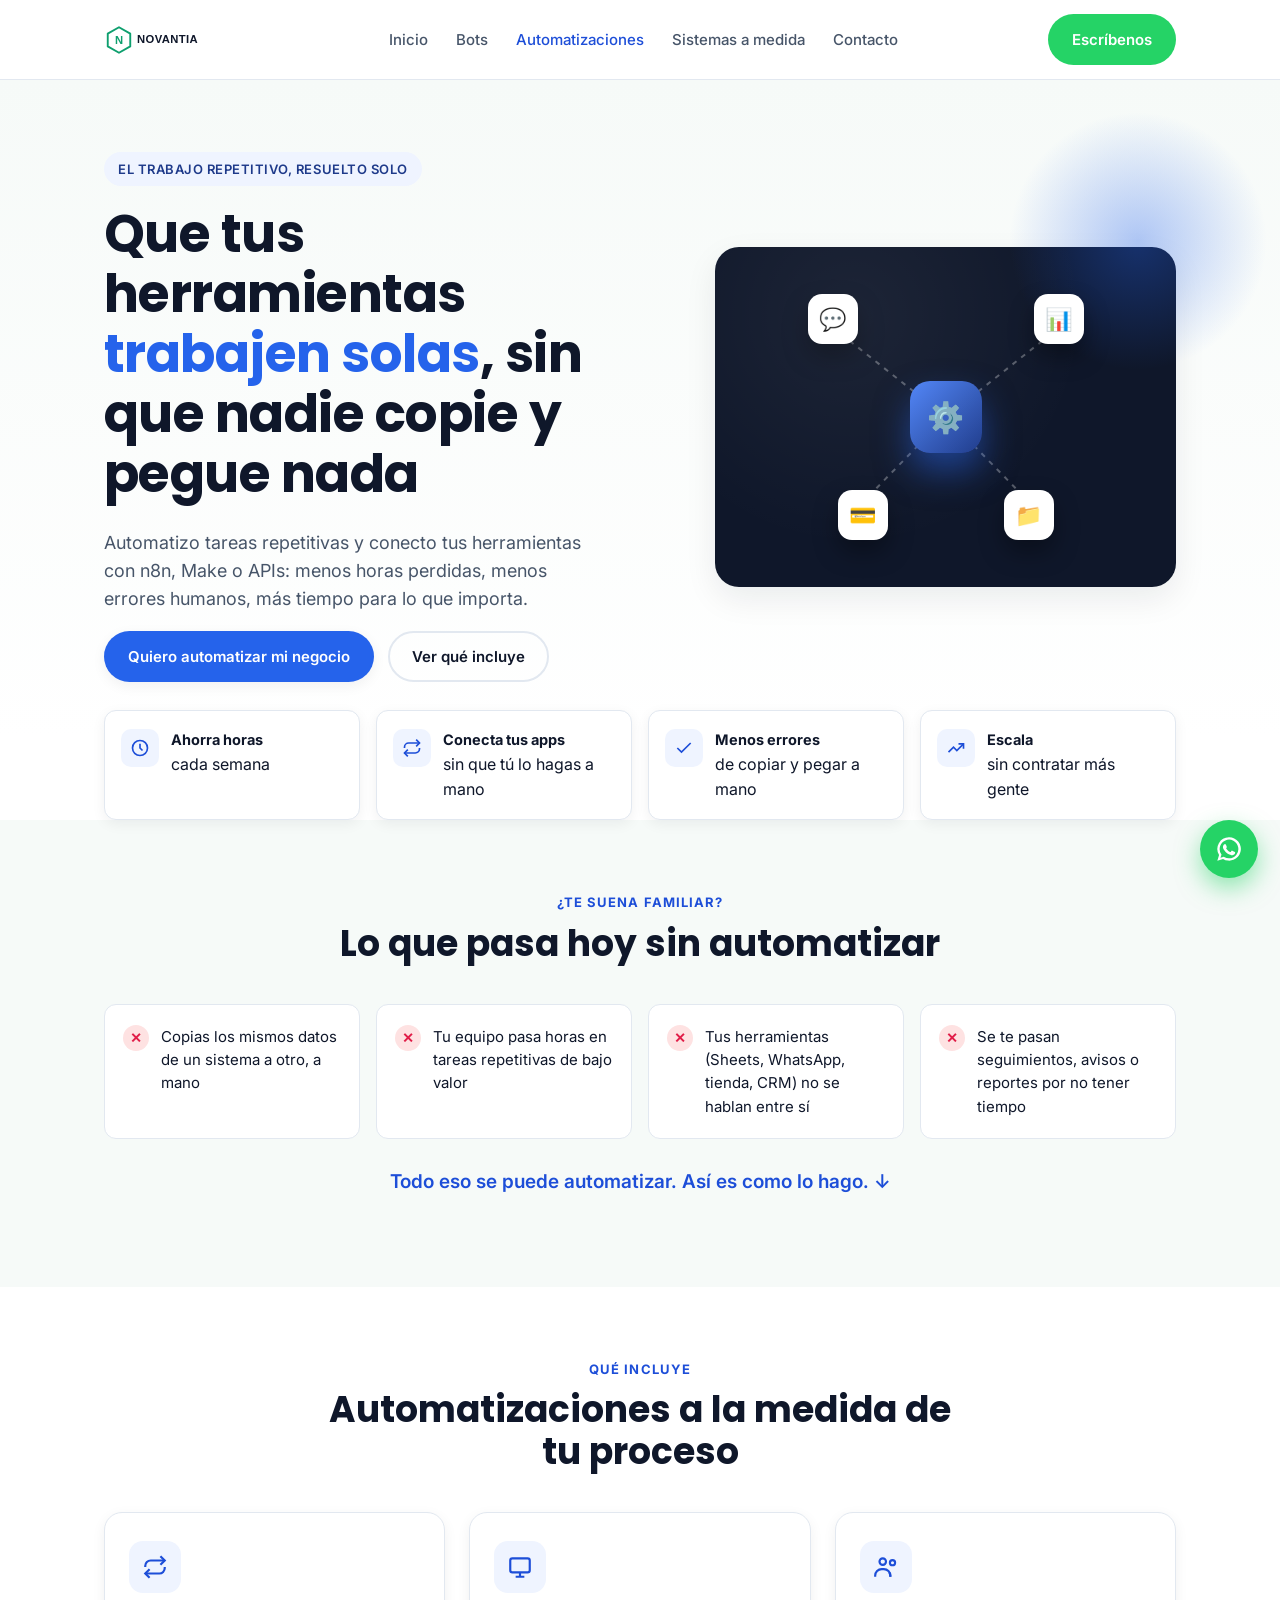
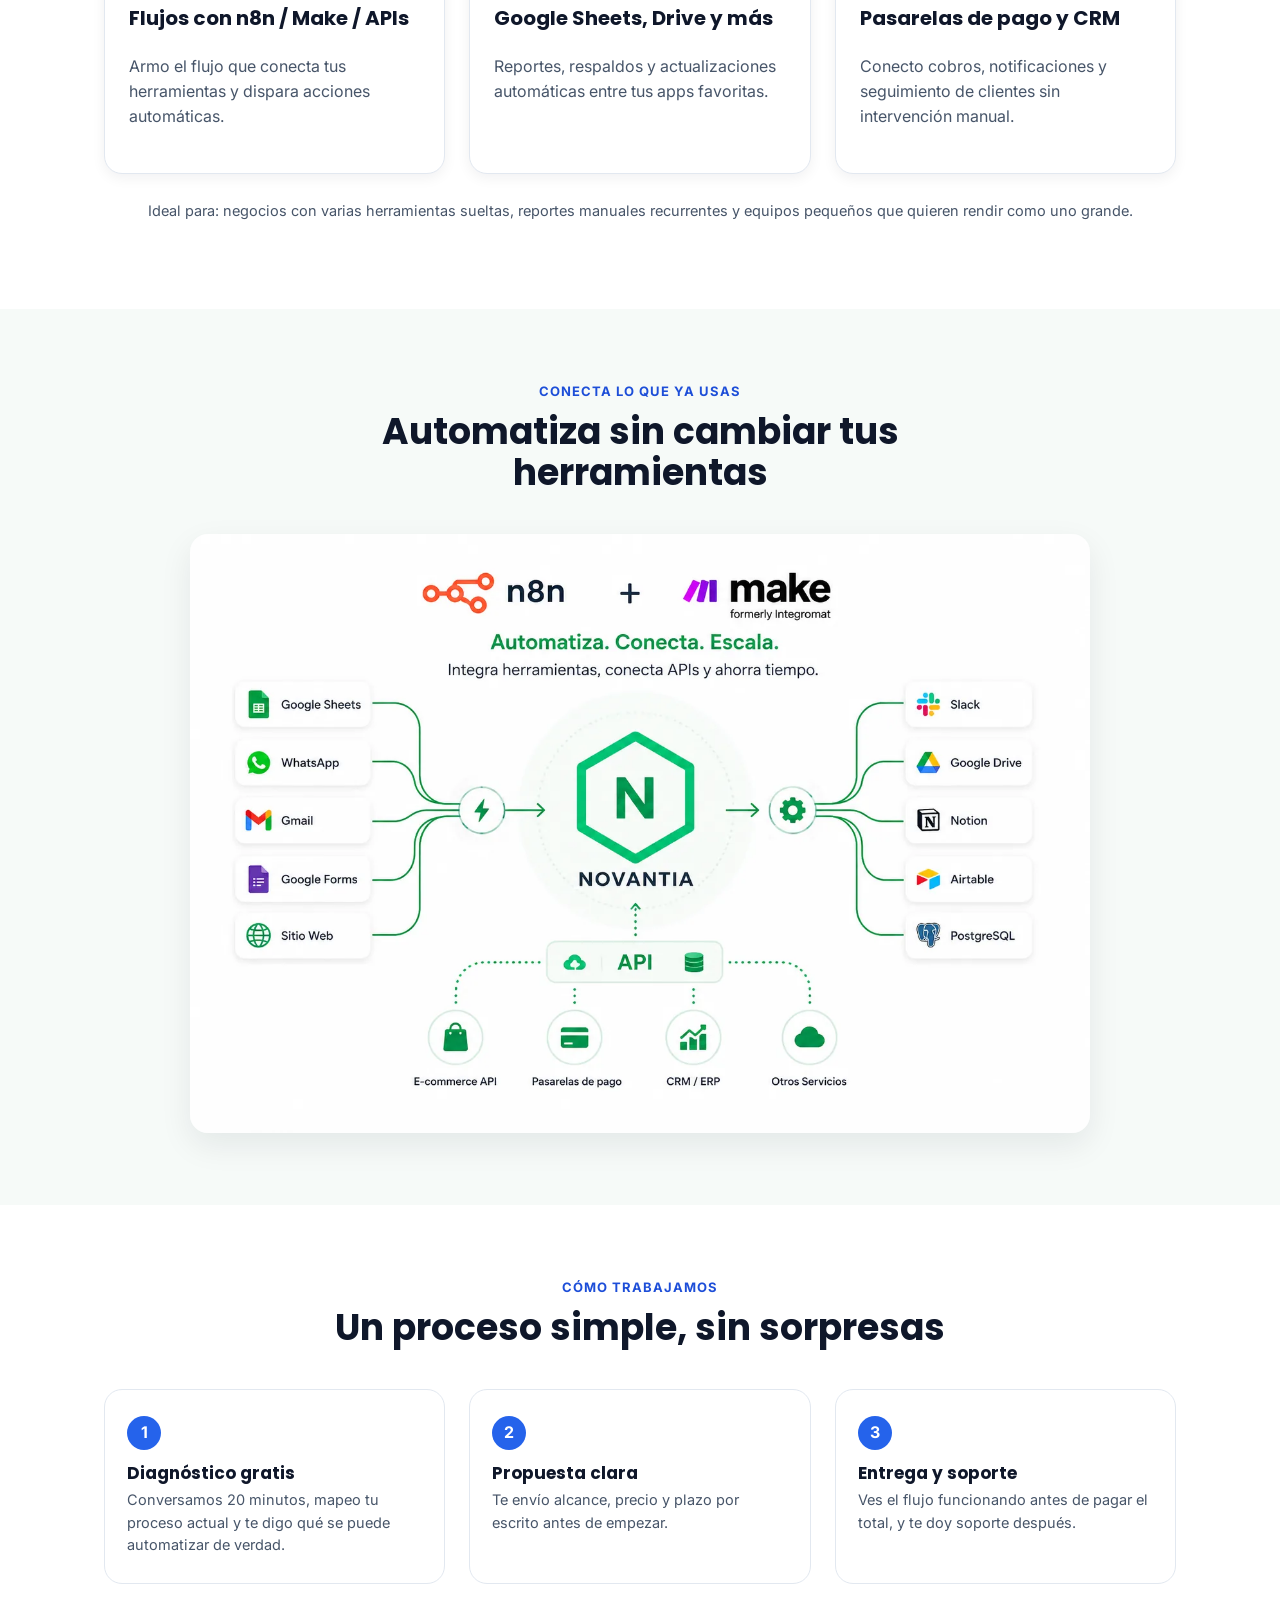
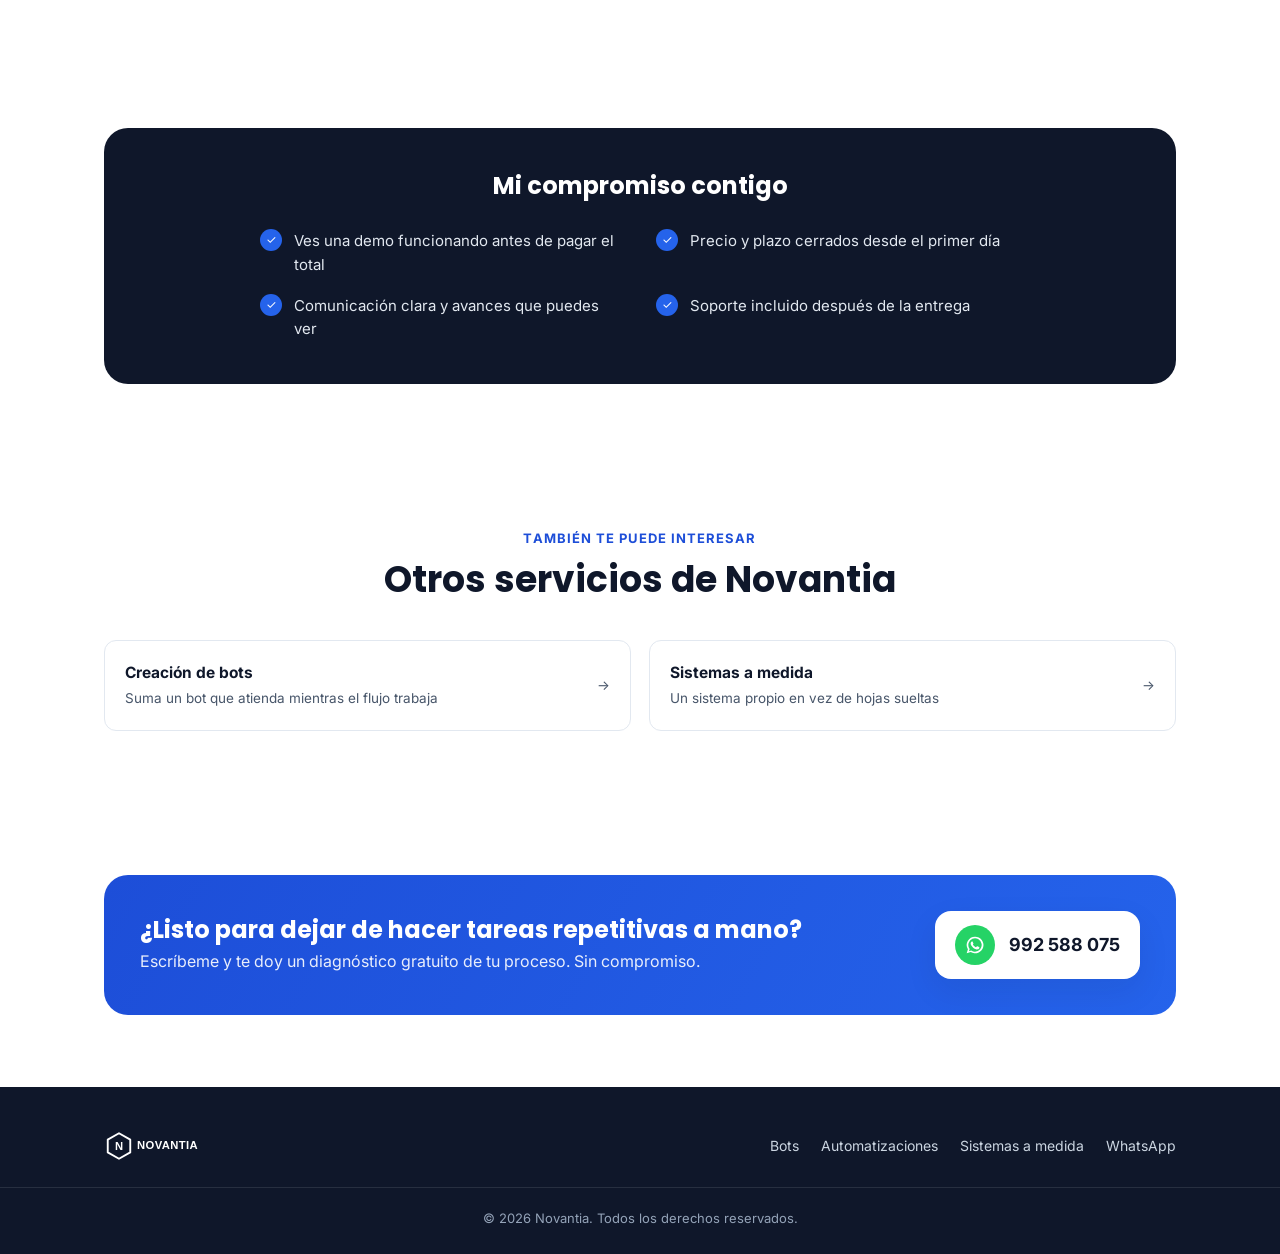
==== commit df161d98: "Rediseñar heros con mockups ilustrados y sumar imágenes reales Reemplaza los badges de emoji sueltos" ====
--- a/servicios/automatizaciones.html
+++ b/servicios/automatizaciones.html
@@ -8,7 +8,7 @@
 <link rel="icon" href="../assets/img/favicon.svg" type="image/svg+xml">
 <link rel="preconnect" href="https://fonts.googleapis.com">
 <link href="https://fonts.googleapis.com/css2?family=Poppins:wght@600;700&family=Inter:wght@400;500;600;700&display=swap" rel="stylesheet">
-<link rel="stylesheet" href="../assets/css/style.css">
+<link rel="stylesheet" href="../assets/css/style.css?v=4">
 </head>
 <body class="theme-blue">
 
@@ -38,7 +38,19 @@
       </div>
     </div>
     <div class="hero-art">
-      <div class="mark">⚙️</div>
+      <div class="flow-diagram">
+        <svg class="lines" viewBox="0 0 300 246" preserveAspectRatio="none">
+          <path d="M 45 40 L 150 123" />
+          <path d="M 255 40 L 150 123" />
+          <path d="M 65 210 L 150 123" />
+          <path d="M 235 210 L 150 123" />
+        </svg>
+        <div class="app a1">💬</div>
+        <div class="app a2">📊</div>
+        <div class="app a3">💳</div>
+        <div class="app a4">📁</div>
+        <div class="hub">⚙️</div>
+      </div>
     </div>
   </div>
 </section>
@@ -108,6 +120,18 @@
 </section>
 
 <section class="section-alt">
+  <div class="wrap">
+    <div class="section-head">
+      <span class="kicker">Conecta lo que ya usas</span>
+      <h2>Automatiza sin cambiar tus herramientas</h2>
+    </div>
+    <div class="integ-image">
+      <img src="../assets/img/hero/automatizaciones-diagrama.webp" alt="Diagrama de integraciones de Novantia: Google Sheets, WhatsApp, Gmail, Google Forms y tu sitio web conectados a Slack, Google Drive, Notion, Airtable y bases de datos, más una capa de API para e-commerce, pasarelas de pago y CRM/ERP" width="1400" height="933" loading="lazy">
+    </div>
+  </div>
+</section>
+
+<section>
   <div class="wrap">
     <div class="section-head">
       <span class="kicker">Cómo trabajamos</span>
--- a/assets/css/style.css
+++ b/assets/css/style.css
@@ -226,14 +226,37 @@
 .hero-art {
   background: var(--ink);
   border-radius: 24px;
-  min-height: 320px;
+  min-height: 340px;
+  padding: 40px;
   display: flex;
   align-items: center;
   justify-content: center;
   color: #fff;
   position: relative;
-  overflow: hidden;
+  overflow: visible;
   box-shadow: var(--shadow);
+}
+
+.hero-image {
+  display: flex;
+  align-items: center;
+  justify-content: center;
+}
+
+.hero-image img {
+  width: 100%;
+  height: auto;
+  border-radius: 24px;
+  box-shadow: var(--shadow);
+}
+
+.hero-art::after {
+  content: "";
+  position: absolute;
+  inset: 0;
+  border-radius: 24px;
+  background: radial-gradient(circle at 30% 20%, rgba(255,255,255,.06), transparent 55%);
+  pointer-events: none;
 }
 
 .hero-art .mark {
@@ -259,48 +282,243 @@
   background: radial-gradient(circle, rgba(var(--accent-rgb), .35), transparent 70%);
 }
 
-/* Hero del hub: núcleo Novantia + 3 chips de color, uno por servicio */
-
-.hero-badges {
+/* ---------- Mockups del hero (chat, flujo, dashboard) ---------- */
+
+@keyframes floaty {
+  0%, 100% { transform: translateY(0) rotate(var(--rot, 0deg)); }
+  50% { transform: translateY(-9px) rotate(var(--rot, 0deg)); }
+}
+
+@keyframes blink {
+  0%, 80%, 100% { opacity: .35; transform: translateY(0); }
+  40% { opacity: 1; transform: translateY(-3px); }
+}
+
+.hero-scene {
   position: relative;
-  width: 260px;
-  height: 260px;
-}
-
-.hero-badges .core {
+  width: 100%;
+  max-width: 300px;
+}
+
+/* Mockup de chat (bots) */
+
+.phone-mock {
+  width: 100%;
+  background: #F4F6F8;
+  border-radius: 22px;
+  border: 6px solid #111827;
+  box-shadow: 0 24px 48px rgba(0,0,0,.4);
+  overflow: hidden;
+  animation: floaty 6s ease-in-out infinite;
+}
+
+.phone-mock .p-head {
+  background: #fff;
+  display: flex;
+  align-items: center;
+  gap: 8px;
+  padding: 10px 12px;
+  border-bottom: 1px solid var(--border);
+}
+
+.phone-mock .p-head .ava {
+  width: 26px;
+  height: 26px;
+  border-radius: 50%;
+  background: var(--green);
+  color: #fff;
+  display: flex;
+  align-items: center;
+  justify-content: center;
+  font-weight: 700;
+  font-size: 12px;
+  flex: none;
+}
+
+.phone-mock .p-head strong { display: block; font-size: 12px; color: var(--ink); }
+.phone-mock .p-head span { font-size: 10px; color: #16A34A; }
+
+.phone-mock .p-body {
+  padding: 12px;
+  display: flex;
+  flex-direction: column;
+  gap: 8px;
+  min-height: 150px;
+}
+
+.phone-mock .bubble {
+  max-width: 82%;
+  padding: 8px 12px;
+  border-radius: 14px;
+  font-size: 12px;
+  line-height: 1.35;
+}
+
+.phone-mock .bubble.in {
+  align-self: flex-start;
+  background: #fff;
+  color: var(--ink);
+  border-bottom-left-radius: 3px;
+  box-shadow: 0 1px 2px rgba(0,0,0,.08);
+}
+
+.phone-mock .bubble.out {
+  align-self: flex-end;
+  background: var(--green);
+  color: #fff;
+  border-bottom-right-radius: 3px;
+}
+
+.phone-mock .bubble.typing { display: flex; gap: 4px; padding: 10px 14px; }
+
+.phone-mock .bubble.typing span {
+  width: 6px;
+  height: 6px;
+  border-radius: 50%;
+  background: rgba(255,255,255,.9);
+  animation: blink 1.2s infinite ease-in-out;
+}
+
+.phone-mock .bubble.typing span:nth-child(2) { animation-delay: .2s; }
+.phone-mock .bubble.typing span:nth-child(3) { animation-delay: .4s; }
+
+.phone-mock .p-input {
+  background: #fff;
+  margin: 0 10px 10px;
+  border: 1px solid var(--border);
+  border-radius: 999px;
+  padding: 8px 12px;
+  font-size: 11px;
+  color: var(--ink-faint);
+}
+
+/* Tarjetas flotantes (usadas sobre el hero-art) */
+
+.float-card {
+  position: absolute;
+  background: #fff;
+  border-radius: 14px;
+  padding: 11px 14px;
+  box-shadow: 0 16px 30px rgba(15,23,42,.3);
+  min-width: 132px;
+  animation: floaty 5s ease-in-out infinite;
+}
+
+.float-card strong { display: block; font-size: 12.5px; color: var(--ink); }
+.float-card span { font-size: 11px; color: var(--ink-soft); }
+
+.card-automation { top: 4%; left: -6%; --rot: -5deg; transform: rotate(-5deg); animation-delay: .3s; }
+.card-automation .flow-nodes { display: flex; align-items: center; gap: 4px; margin-bottom: 5px; }
+.card-automation .node { width: 9px; height: 9px; border-radius: 50%; background: var(--blue); }
+.card-automation .node:nth-child(2) { background: var(--blue-dark); }
+.card-automation .node:nth-child(3) { background: #93C5FD; }
+
+.card-chart { bottom: 4%; right: -8%; --rot: 4deg; transform: rotate(4deg); animation-delay: .6s; }
+.card-chart .mini-bars { display: flex; align-items: flex-end; gap: 4px; height: 34px; margin-bottom: 5px; }
+.card-chart .mini-bars span { width: 7px; border-radius: 3px 3px 0 0; background: linear-gradient(180deg, #FBBF66, var(--amber)); }
+.card-chart .up { color: #16A34A; font-weight: 700; font-size: 11px; }
+
+/* Diagrama de flujo (automatizaciones) */
+
+.flow-diagram {
+  position: relative;
+  width: 100%;
+  max-width: 300px;
+  aspect-ratio: 1 / 0.82;
+  margin: 0 auto;
+}
+
+.flow-diagram svg.lines { position: absolute; inset: 0; width: 100%; height: 100%; }
+.flow-diagram svg.lines path { stroke: rgba(255,255,255,.3); stroke-width: 2; stroke-dasharray: 5 6; fill: none; }
+
+.flow-diagram .app {
+  position: absolute;
+  width: 50px;
+  height: 50px;
+  border-radius: 14px;
+  background: #fff;
+  display: flex;
+  align-items: center;
+  justify-content: center;
+  font-size: 22px;
+  box-shadow: 0 12px 24px rgba(0,0,0,.35);
+  animation: floaty 5s ease-in-out infinite;
+}
+
+.flow-diagram .app.a1 { top: 0; left: 4%; animation-delay: 0s; }
+.flow-diagram .app.a2 { top: 0; right: 4%; animation-delay: .4s; }
+.flow-diagram .app.a3 { bottom: 0; left: 14%; animation-delay: .8s; }
+.flow-diagram .app.a4 { bottom: 0; right: 14%; animation-delay: .2s; }
+
+.flow-diagram .hub {
   position: absolute;
   top: 50%;
   left: 50%;
   transform: translate(-50%, -50%);
-  width: 116px;
-  height: 116px;
-  border-radius: 30px;
-  background: rgba(255,255,255,.05);
-  border: 3px solid var(--green);
-  display: flex;
-  align-items: center;
-  justify-content: center;
-  font-family: 'Poppins', sans-serif;
-  font-weight: 700;
-  font-size: 42px;
-  color: var(--green);
-}
-
-.hero-badges .chip {
-  position: absolute;
-  width: 62px;
-  height: 62px;
+  width: 72px;
+  height: 72px;
+  border-radius: 20px;
+  background: linear-gradient(135deg, #4C82F7, #1E3A8A);
+  display: flex;
+  align-items: center;
+  justify-content: center;
+  font-size: 30px;
+  box-shadow: 0 18px 34px rgba(37,99,235,.5);
+}
+
+/* Mini-dashboard (sistemas a medida) */
+
+.dash-mock {
+  width: 100%;
+  background: #fff;
   border-radius: 16px;
-  display: flex;
-  align-items: center;
-  justify-content: center;
-  font-size: 26px;
-  box-shadow: 0 12px 26px rgba(0,0,0,.35);
-}
-
-.hero-badges .chip.bots { top: 4%; left: 6%; background: linear-gradient(135deg, #16C08A, #056B4B); }
-.hero-badges .chip.automations { bottom: 12%; left: -4%; background: linear-gradient(135deg, #4C82F7, #1E3A8A); }
-.hero-badges .chip.systems { bottom: 2%; right: 0%; background: linear-gradient(135deg, #F5A623, #92400E); }
+  overflow: hidden;
+  box-shadow: 0 24px 48px rgba(0,0,0,.4);
+  animation: floaty 6s ease-in-out infinite;
+}
+
+.dash-mock .d-head {
+  background: var(--ink);
+  color: #fff;
+  padding: 10px 14px;
+  font-size: 12px;
+  display: flex;
+  justify-content: space-between;
+  align-items: center;
+}
+
+.dash-mock .d-head .dot { width: 8px; height: 8px; border-radius: 50%; background: #FBBF66; display: inline-block; margin-right: 6px; }
+
+.dash-mock .d-body { padding: 16px; }
+
+.dash-mock .d-stat-row { display: flex; justify-content: space-between; margin-bottom: 14px; }
+.dash-mock .d-stat strong { display: block; font-size: 18px; color: var(--ink); }
+.dash-mock .d-stat span { font-size: 10.5px; color: var(--ink-soft); }
+
+.dash-mock .d-chart {
+  display: flex;
+  align-items: flex-end;
+  gap: 7px;
+  height: 66px;
+  padding-top: 10px;
+  border-top: 1px solid var(--border);
+}
+
+.dash-mock .d-chart span { flex: 1; border-radius: 4px 4px 0 0; background: linear-gradient(180deg, #FBBF66, var(--amber)); }
+
+/* ---------- Imágenes ilustrativas a ancho completo (automatizaciones, sistemas) ---------- */
+
+.integ-image, .showcase-image {
+  max-width: 900px;
+  margin: 0 auto;
+}
+
+.integ-image img, .showcase-image img {
+  width: 100%;
+  height: auto;
+  border-radius: var(--radius);
+  box-shadow: var(--shadow);
+}
 
 /* ---------- Benefit strip ---------- */
 
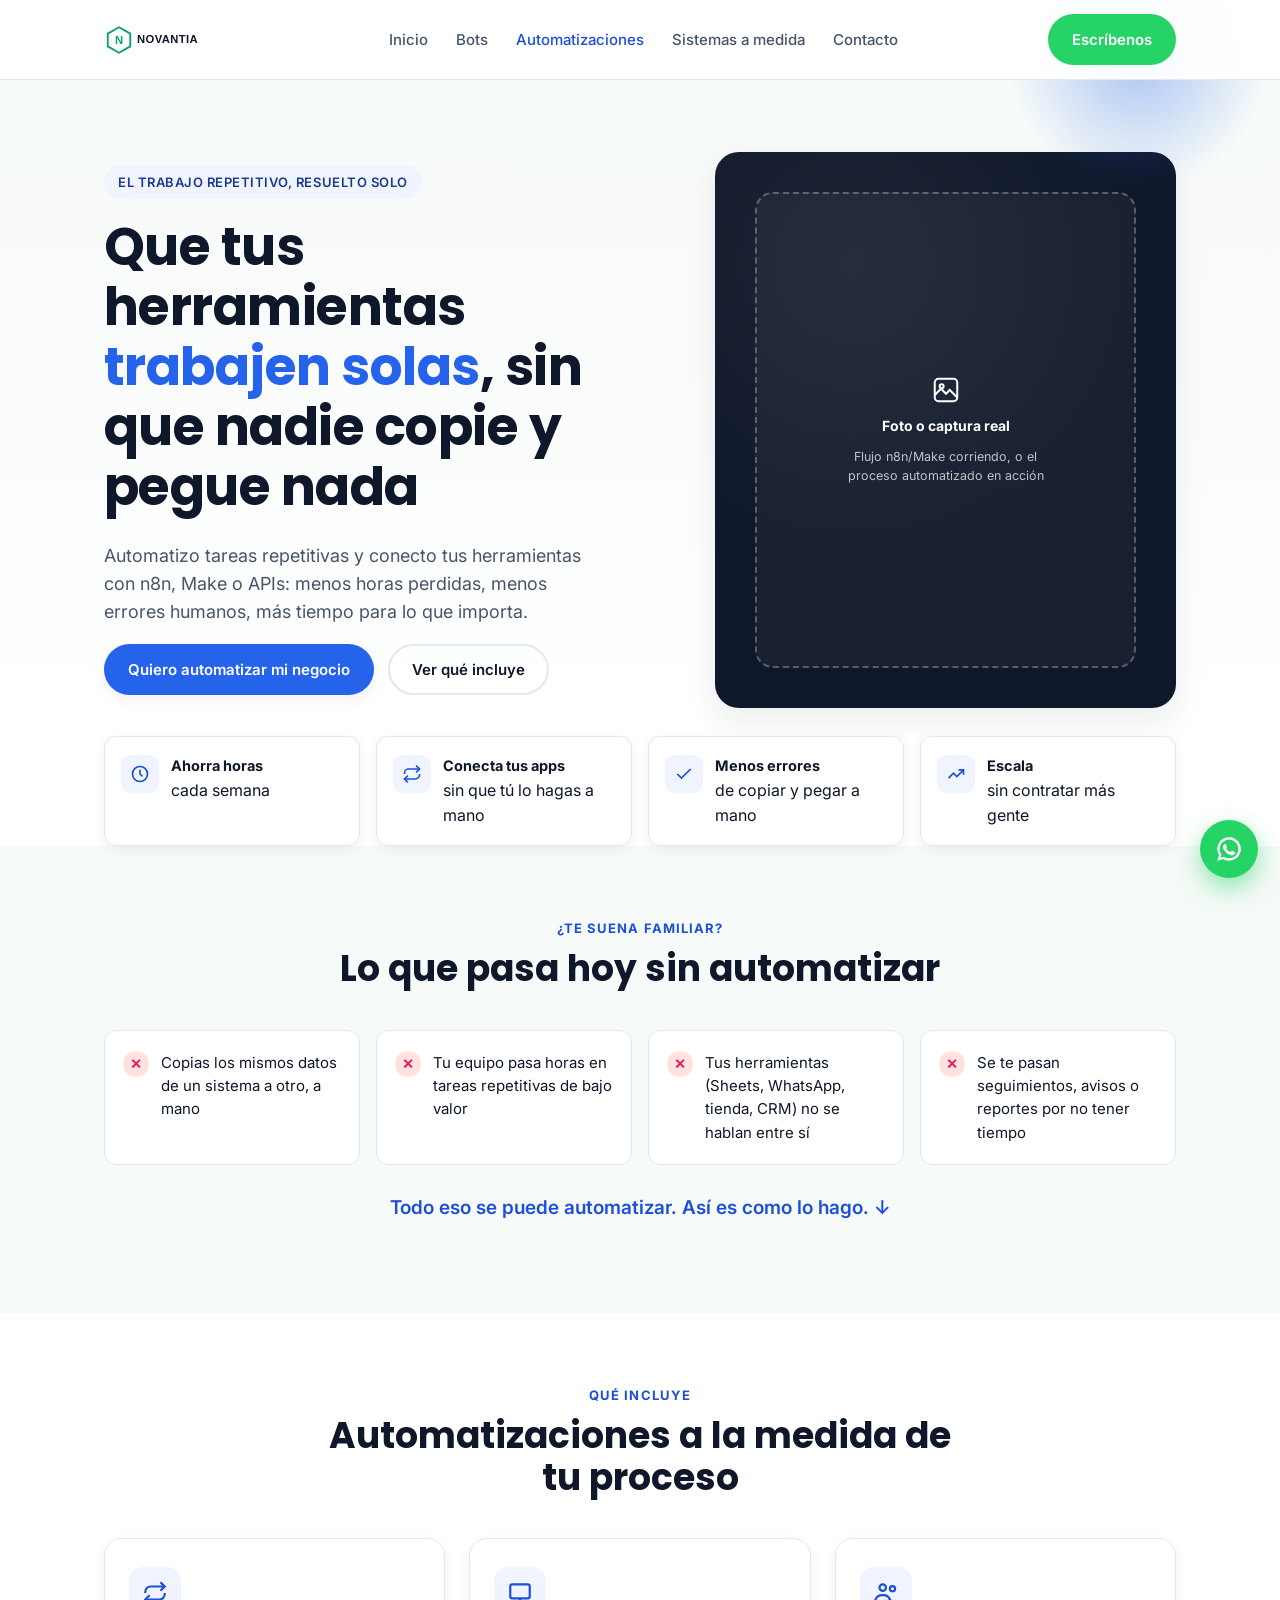
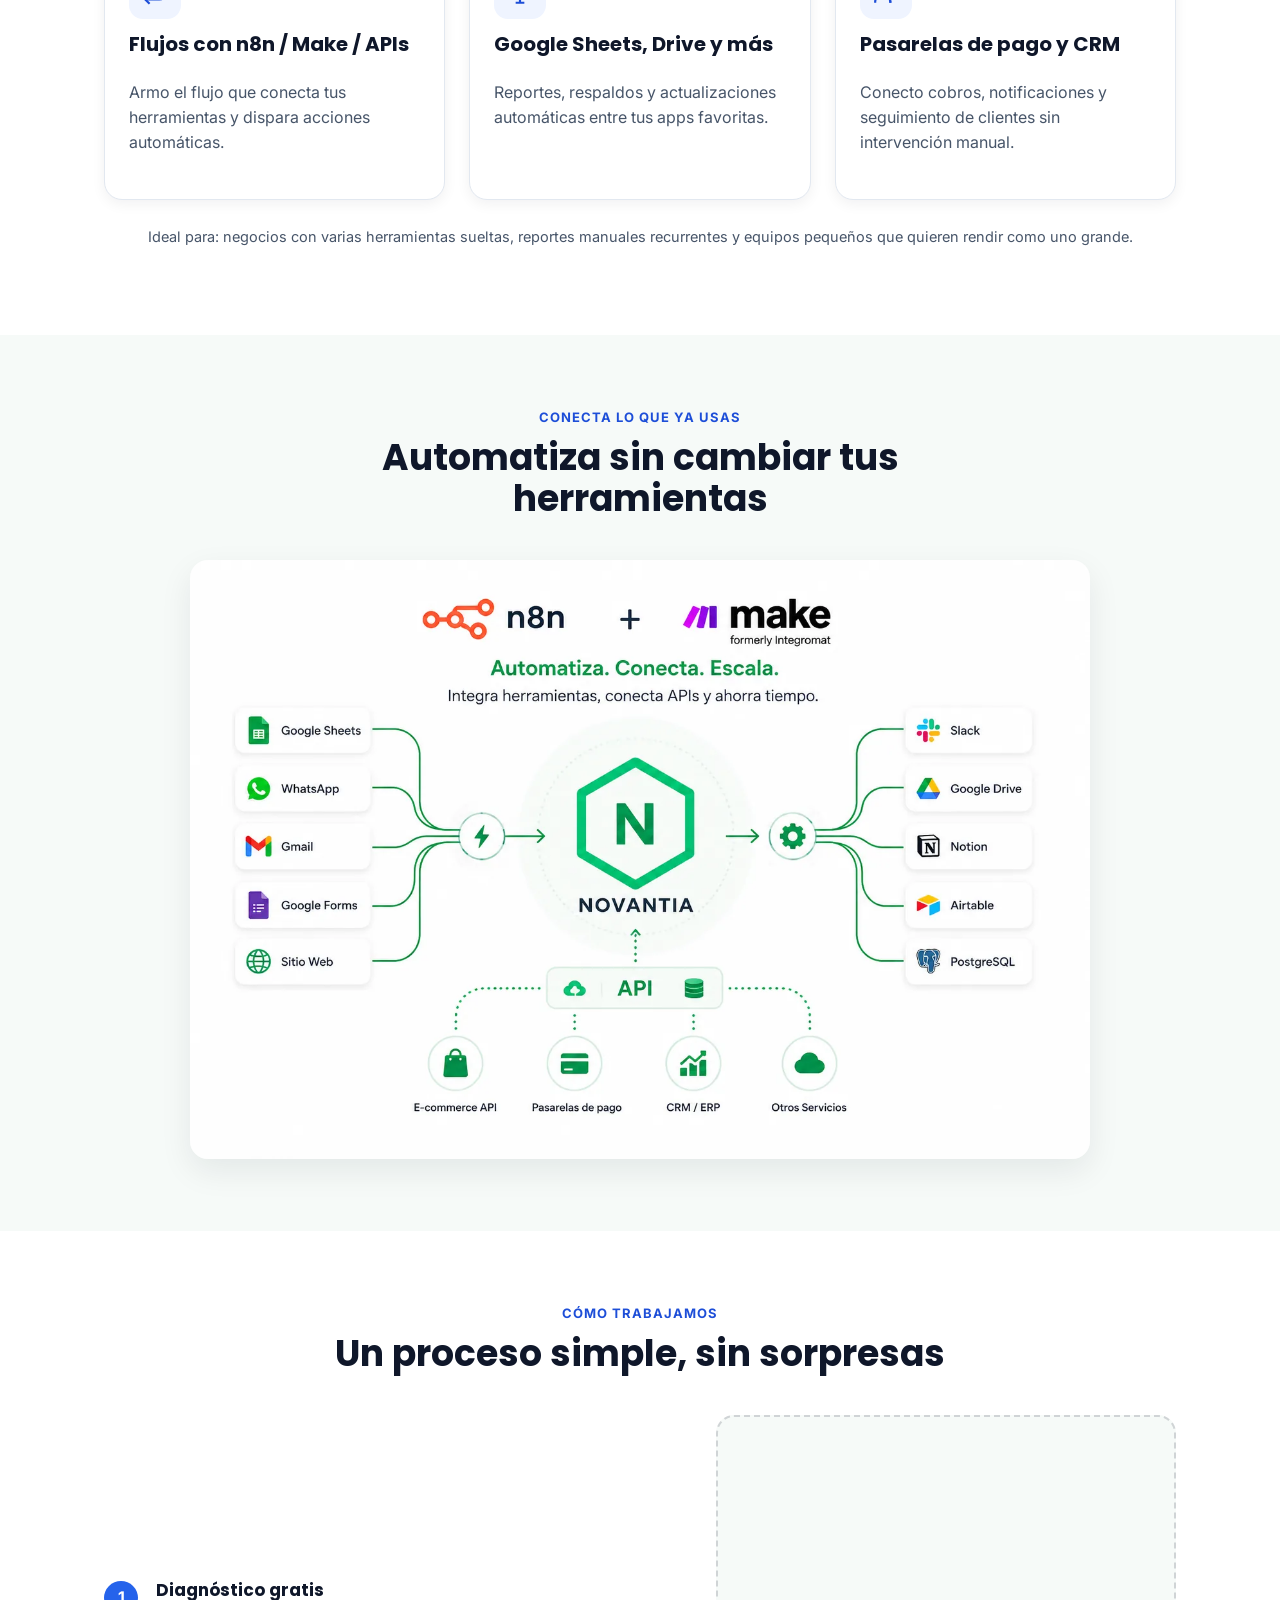
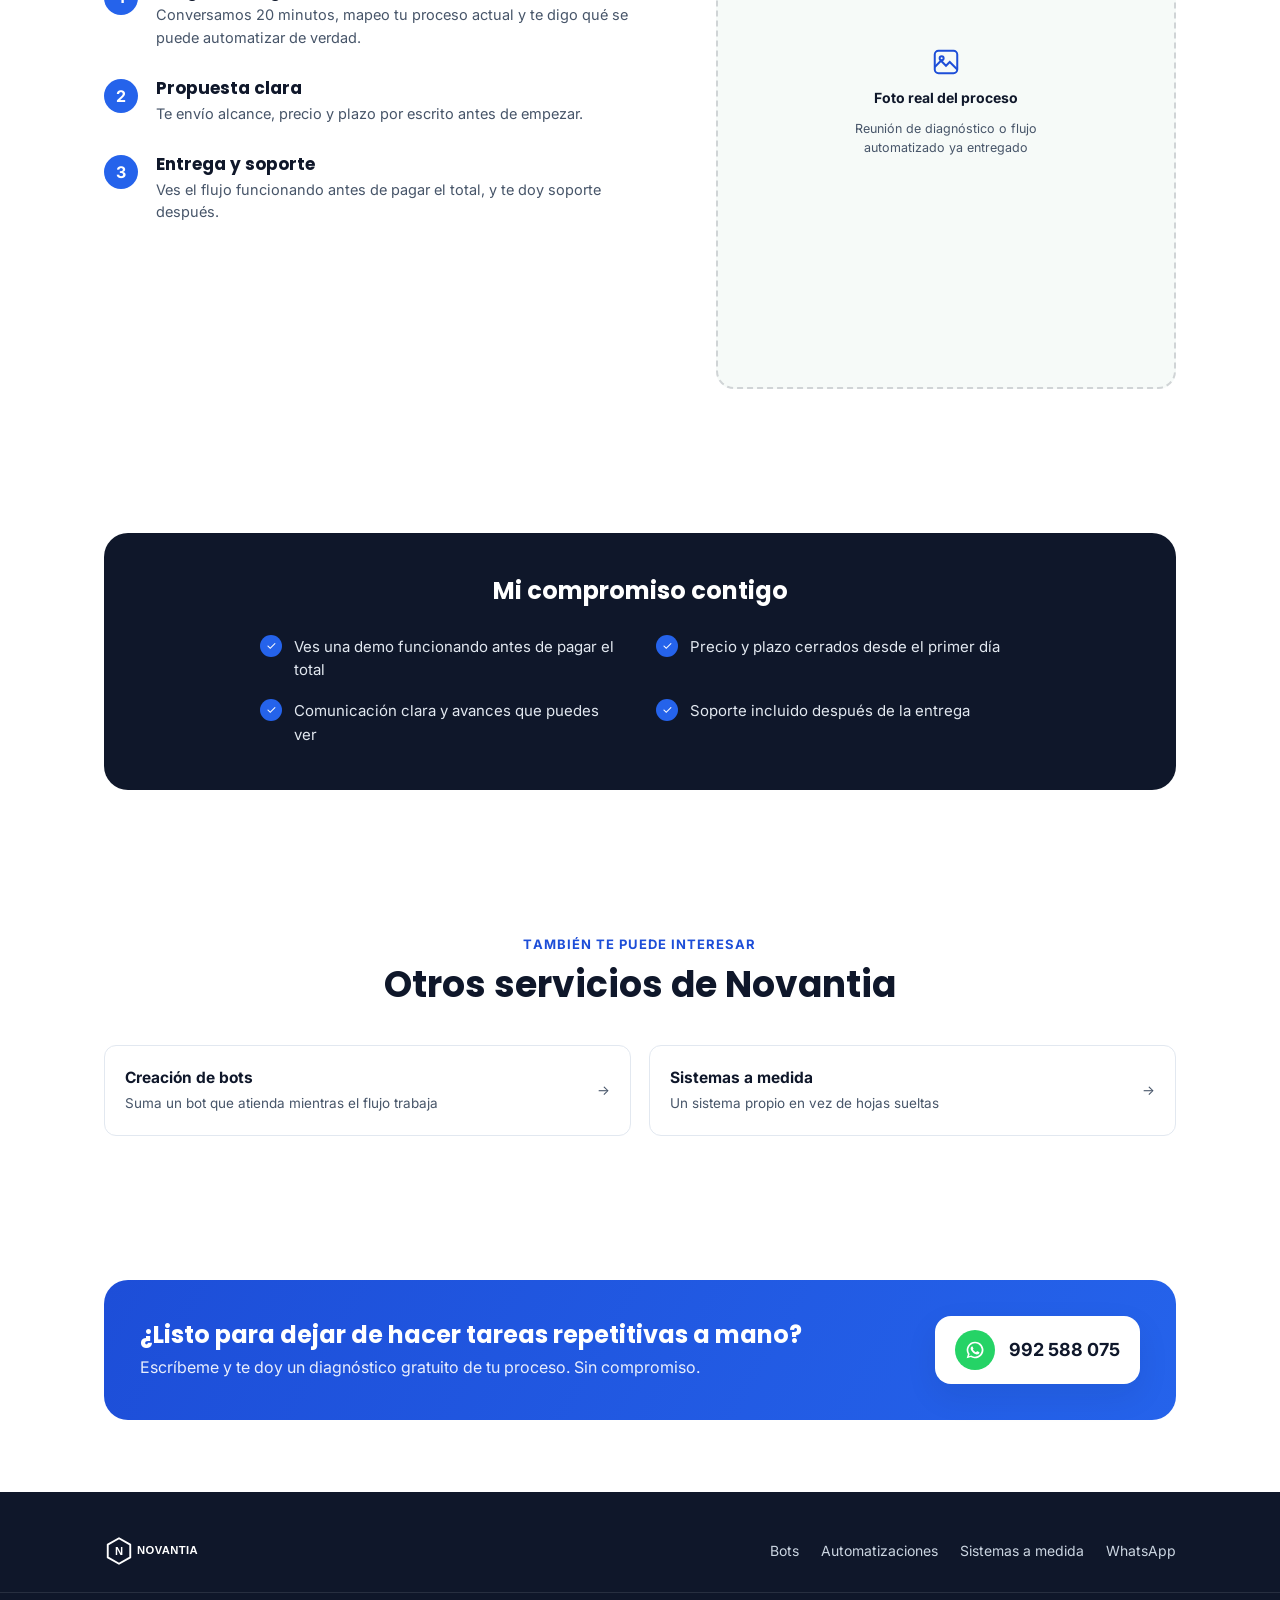
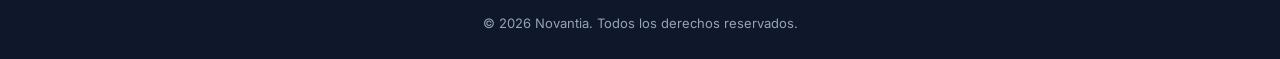
==== commit f3fb7540: "Reorganizar espacios para fotos reales y romper repetición visual Inicio, Automatizaciones y Sistema" ====
--- a/servicios/automatizaciones.html
+++ b/servicios/automatizaciones.html
@@ -8,7 +8,7 @@
 <link rel="icon" href="../assets/img/favicon.svg" type="image/svg+xml">
 <link rel="preconnect" href="https://fonts.googleapis.com">
 <link href="https://fonts.googleapis.com/css2?family=Poppins:wght@600;700&family=Inter:wght@400;500;600;700&display=swap" rel="stylesheet">
-<link rel="stylesheet" href="../assets/css/style.css?v=4">
+<link rel="stylesheet" href="../assets/css/style.css?v=5">
 </head>
 <body class="theme-blue">
 
@@ -38,18 +38,15 @@
       </div>
     </div>
     <div class="hero-art">
-      <div class="flow-diagram">
-        <svg class="lines" viewBox="0 0 300 246" preserveAspectRatio="none">
-          <path d="M 45 40 L 150 123" />
-          <path d="M 255 40 L 150 123" />
-          <path d="M 65 210 L 150 123" />
-          <path d="M 235 210 L 150 123" />
-        </svg>
-        <div class="app a1">💬</div>
-        <div class="app a2">📊</div>
-        <div class="app a3">💳</div>
-        <div class="app a4">📁</div>
-        <div class="hub">⚙️</div>
+      <!-- FOTO/CAPTURA REAL AQUÍ — reemplazar por:
+           <div class="hero-image"><img src="../assets/img/home/hero-automatizaciones.jpg" alt="…" width="620" height="775" loading="eager"></div>
+           Spec: retrato 4:5 (~1200×1500px), jpg/webp optimizado, <200kb.
+           Brief: captura de pantalla REAL de un flujo n8n/Make corriendo, o foto de
+           manos dejando de copiar y pegar entre pantallas. Evitar íconos flotantes genéricos. -->
+      <div class="image-slot" style="aspect-ratio:4/5">
+        <svg class="image-slot-ico" width="30" height="30" viewBox="0 0 24 24" fill="none" stroke="currentColor" stroke-width="1.6"><rect x="3" y="3" width="18" height="18" rx="3"/><circle cx="8.5" cy="9" r="1.6"/><path d="m3 16 5-5 4 4 3-3 6 6"/></svg>
+        <strong>Foto o captura real</strong>
+        <span>Flujo n8n/Make corriendo, o el proceso automatizado en acción</span>
       </div>
     </div>
   </div>
@@ -137,21 +134,27 @@
       <span class="kicker">Cómo trabajamos</span>
       <h2>Un proceso simple, sin sorpresas</h2>
     </div>
-    <div class="steps">
-      <div class="step-card">
-        <div class="step-num">1</div>
-        <h3>Diagnóstico gratis</h3>
-        <p>Conversamos 20 minutos, mapeo tu proceso actual y te digo qué se puede automatizar de verdad.</p>
-      </div>
-      <div class="step-card">
-        <div class="step-num">2</div>
-        <h3>Propuesta clara</h3>
-        <p>Te envío alcance, precio y plazo por escrito antes de empezar.</p>
-      </div>
-      <div class="step-card">
-        <div class="step-num">3</div>
-        <h3>Entrega y soporte</h3>
-        <p>Ves el flujo funcionando antes de pagar el total, y te doy soporte después.</p>
+    <div class="steps-photo">
+      <ol class="steps-list">
+        <li>
+          <div class="step-num">1</div>
+          <div><h3>Diagnóstico gratis</h3><p>Conversamos 20 minutos, mapeo tu proceso actual y te digo qué se puede automatizar de verdad.</p></div>
+        </li>
+        <li>
+          <div class="step-num">2</div>
+          <div><h3>Propuesta clara</h3><p>Te envío alcance, precio y plazo por escrito antes de empezar.</p></div>
+        </li>
+        <li>
+          <div class="step-num">3</div>
+          <div><h3>Entrega y soporte</h3><p>Ves el flujo funcionando antes de pagar el total, y te doy soporte después.</p></div>
+        </li>
+      </ol>
+      <!-- FOTO REAL AQUÍ: reunión de diagnóstico, o pantalla real de un flujo ya entregado.
+           Spec: retrato 4:5 (~1000×1250px). -->
+      <div class="image-slot" style="aspect-ratio:4/5">
+        <svg class="image-slot-ico" width="28" height="28" viewBox="0 0 24 24" fill="none" stroke="currentColor" stroke-width="1.6"><rect x="3" y="3" width="18" height="18" rx="3"/><circle cx="8.5" cy="9" r="1.6"/><path d="m3 16 5-5 4 4 3-3 6 6"/></svg>
+        <strong>Foto real del proceso</strong>
+        <span>Reunión de diagnóstico o flujo automatizado ya entregado</span>
       </div>
     </div>
   </div>
--- a/assets/css/style.css
+++ b/assets/css/style.css
@@ -520,6 +520,75 @@
   box-shadow: var(--shadow);
 }
 
+/* ---------- Image slot: hueco guiado a la espera de una foto real ----------
+   Uso: <div class="image-slot" style="aspect-ratio:4/5">...</div>
+   Cuando llegue la foto real, se reemplaza el contenido interno por
+   <img src="..." alt="..." width="…" height="…" loading="lazy"> y listo,
+   el contenedor ya tiene el tamaño y el radio/sombra correctos. */
+
+.image-slot {
+  border: 2px dashed rgba(15, 23, 42, .16);
+  border-radius: var(--radius);
+  background: var(--bg-alt);
+  display: flex;
+  flex-direction: column;
+  align-items: center;
+  justify-content: center;
+  gap: 10px;
+  padding: 28px;
+  text-align: center;
+  color: var(--ink-soft);
+  width: 100%;
+  min-height: 200px;
+}
+
+.image-slot-ico { width: 30px; height: 30px; color: var(--accent-dark); flex: none; }
+.image-slot strong { color: var(--ink); font-size: 14px; }
+.image-slot span { font-size: 12.5px; max-width: 28ch; }
+
+.hero-art .image-slot {
+  border-color: rgba(255,255,255,.28);
+  background: rgba(255,255,255,.04);
+  color: rgba(255,255,255,.72);
+}
+.hero-art .image-slot strong { color: #fff; }
+.hero-art .image-slot-ico { color: #fff; }
+
+/* ---------- Casos reales: prueba social con fotos (Inicio) ---------- */
+
+.proof-grid {
+  display: grid;
+  grid-template-columns: repeat(3, 1fr);
+  gap: 24px;
+}
+
+.proof-item figcaption { margin: 14px 0 0; }
+.proof-item figcaption strong { display: block; font-size: 17px; color: var(--ink); }
+.proof-item figcaption span { font-size: 13px; color: var(--ink-soft); }
+
+/* ---------- Pasos + foto (evita repetir 3 veces el mismo grid de tarjetas) ---------- */
+
+.steps-photo {
+  display: grid;
+  grid-template-columns: 1fr .82fr;
+  gap: 52px;
+  align-items: center;
+}
+
+.steps-list {
+  list-style: none;
+  margin: 0;
+  padding: 0;
+  display: flex;
+  flex-direction: column;
+  gap: 30px;
+}
+
+.steps-list li { display: flex; gap: 18px; align-items: flex-start; }
+.steps-list .step-num { flex: none; margin-bottom: 0; }
+.steps-list h3 { font-size: 17px; margin-bottom: 4px; }
+.steps-list p { font-size: 14.5px; margin: 0; }
+
 /* ---------- Benefit strip ---------- */
 
 .benefits {
@@ -955,6 +1024,8 @@
   .pain-grid { grid-template-columns: repeat(2, 1fr); }
   .service-grid { grid-template-columns: 1fr; }
   .steps { grid-template-columns: 1fr; }
+  .steps-photo { grid-template-columns: 1fr; gap: 32px; }
+  .proof-grid { grid-template-columns: 1fr; }
   .commit-grid { grid-template-columns: 1fr; }
   .related-grid { grid-template-columns: 1fr; }
   .main-nav { display: none; }
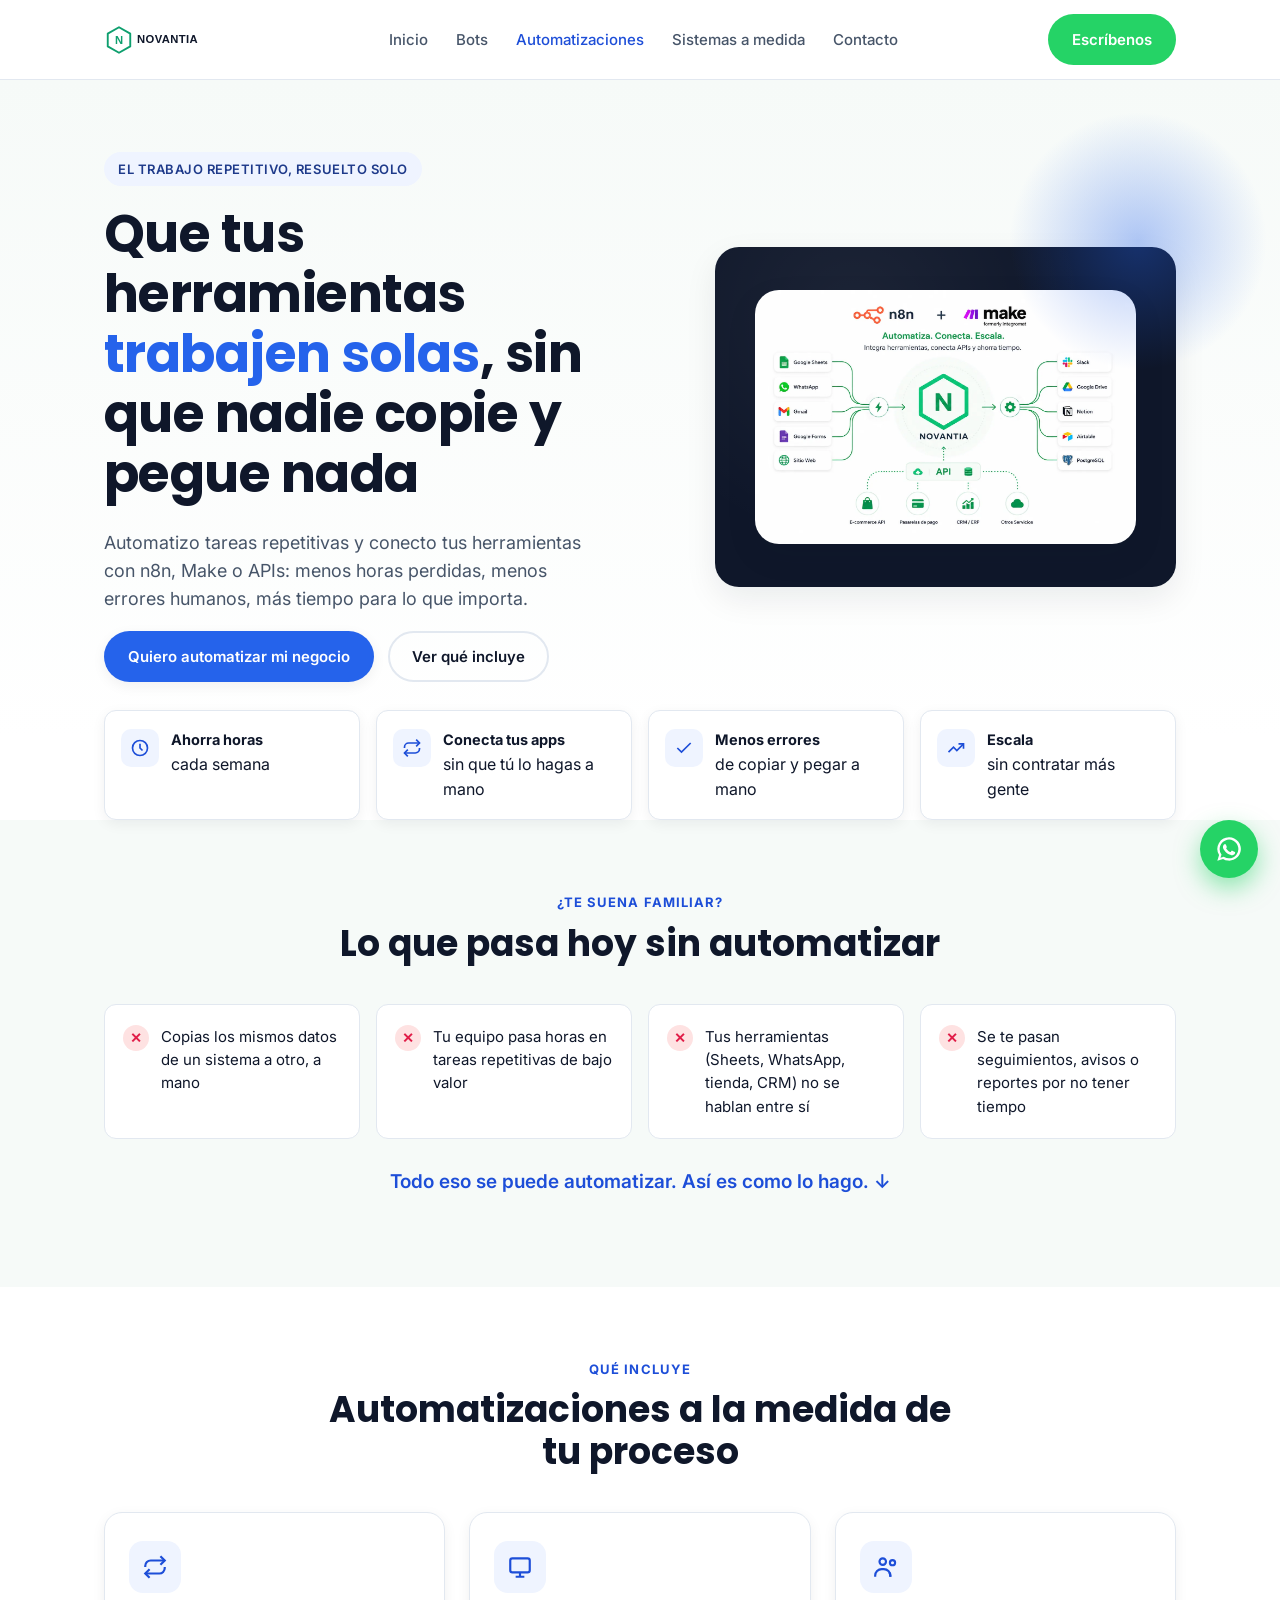
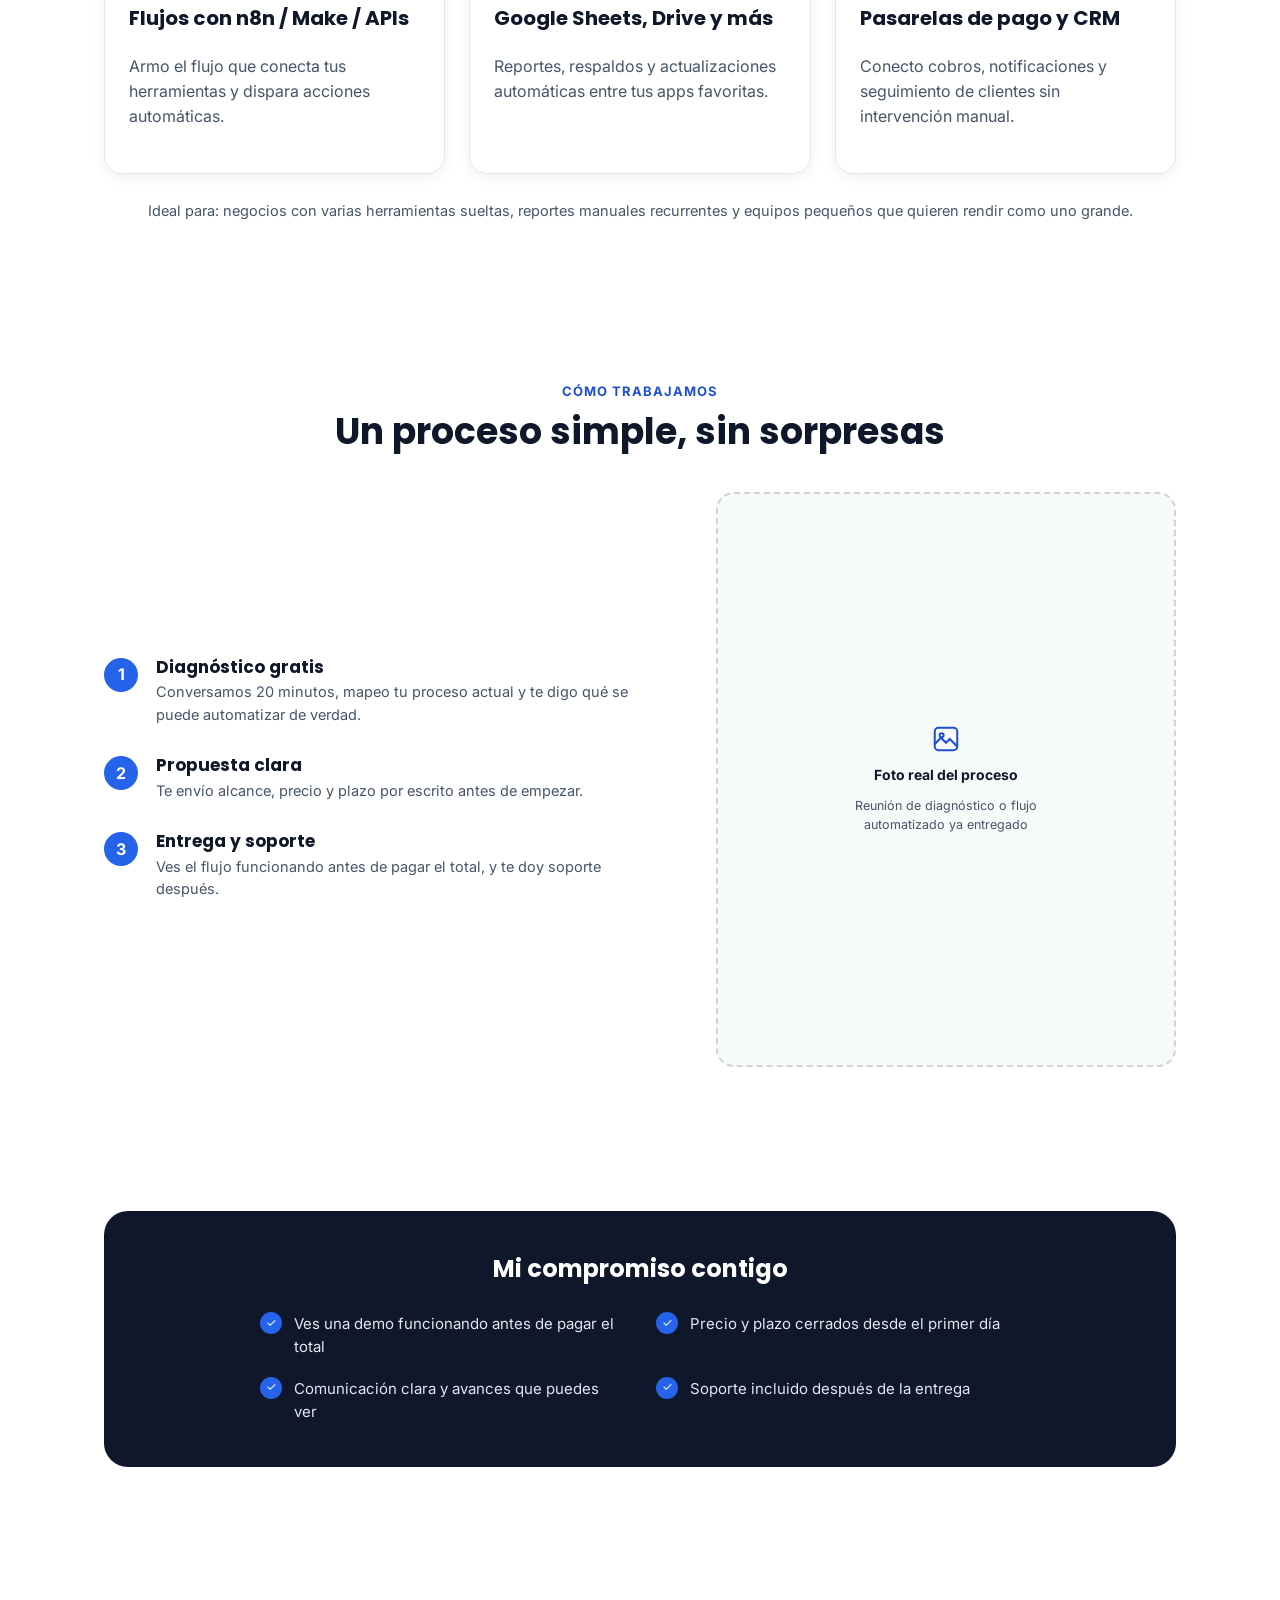
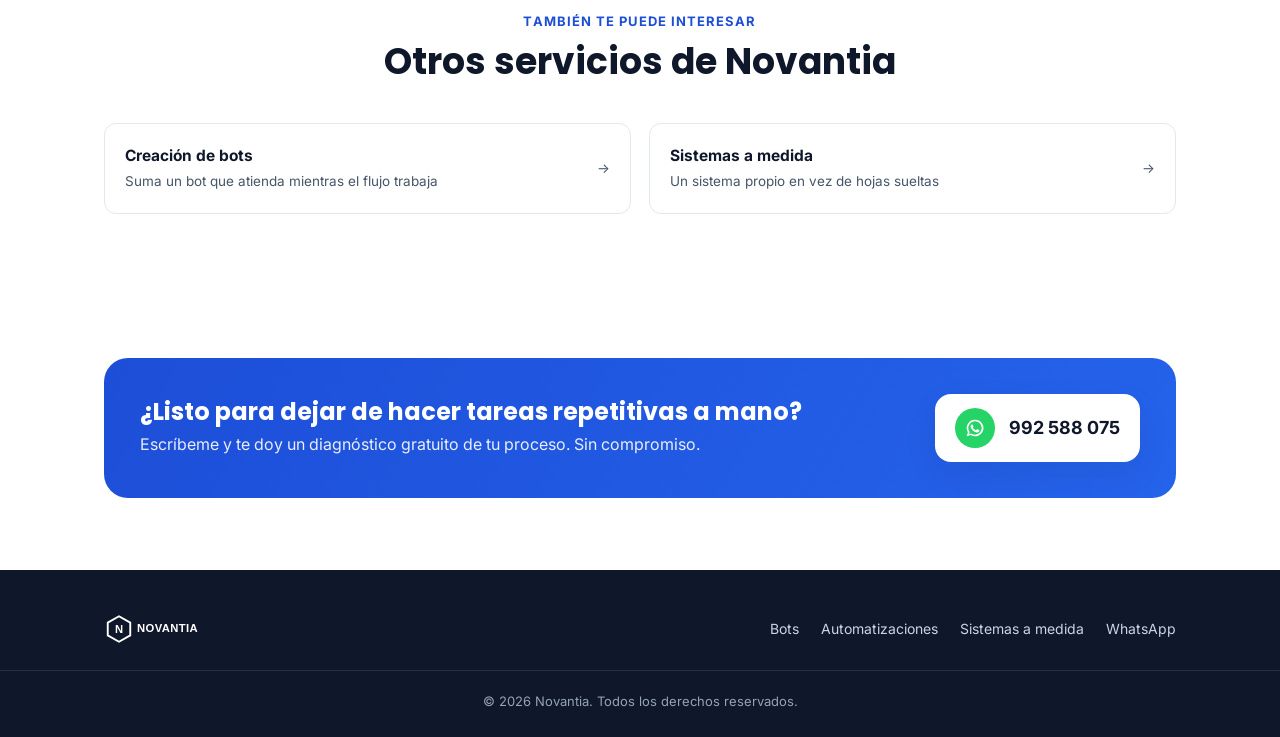
==== commit 779a75a0: "Mover el diagrama de integraciones al hero de Automatizaciones La imagen real (n8n + Make conectando" ====
--- a/servicios/automatizaciones.html
+++ b/servicios/automatizaciones.html
@@ -38,15 +38,8 @@
       </div>
     </div>
     <div class="hero-art">
-      <!-- FOTO/CAPTURA REAL AQUÍ — reemplazar por:
-           <div class="hero-image"><img src="../assets/img/home/hero-automatizaciones.jpg" alt="…" width="620" height="775" loading="eager"></div>
-           Spec: retrato 4:5 (~1200×1500px), jpg/webp optimizado, <200kb.
-           Brief: captura de pantalla REAL de un flujo n8n/Make corriendo, o foto de
-           manos dejando de copiar y pegar entre pantallas. Evitar íconos flotantes genéricos. -->
-      <div class="image-slot" style="aspect-ratio:4/5">
-        <svg class="image-slot-ico" width="30" height="30" viewBox="0 0 24 24" fill="none" stroke="currentColor" stroke-width="1.6"><rect x="3" y="3" width="18" height="18" rx="3"/><circle cx="8.5" cy="9" r="1.6"/><path d="m3 16 5-5 4 4 3-3 6 6"/></svg>
-        <strong>Foto o captura real</strong>
-        <span>Flujo n8n/Make corriendo, o el proceso automatizado en acción</span>
+      <div class="hero-image">
+        <img src="../assets/img/hero/automatizaciones-diagrama.webp" alt="Diagrama de integraciones de Novantia: Google Sheets, WhatsApp, Gmail, Google Forms y tu sitio web conectados a Slack, Google Drive, Notion, Airtable y bases de datos, más una capa de API para e-commerce, pasarelas de pago y CRM/ERP" width="1400" height="933" loading="eager">
       </div>
     </div>
   </div>
@@ -116,17 +109,6 @@
   </div>
 </section>
 
-<section class="section-alt">
-  <div class="wrap">
-    <div class="section-head">
-      <span class="kicker">Conecta lo que ya usas</span>
-      <h2>Automatiza sin cambiar tus herramientas</h2>
-    </div>
-    <div class="integ-image">
-      <img src="../assets/img/hero/automatizaciones-diagrama.webp" alt="Diagrama de integraciones de Novantia: Google Sheets, WhatsApp, Gmail, Google Forms y tu sitio web conectados a Slack, Google Drive, Notion, Airtable y bases de datos, más una capa de API para e-commerce, pasarelas de pago y CRM/ERP" width="1400" height="933" loading="lazy">
-    </div>
-  </div>
-</section>
 
 <section>
   <div class="wrap">
